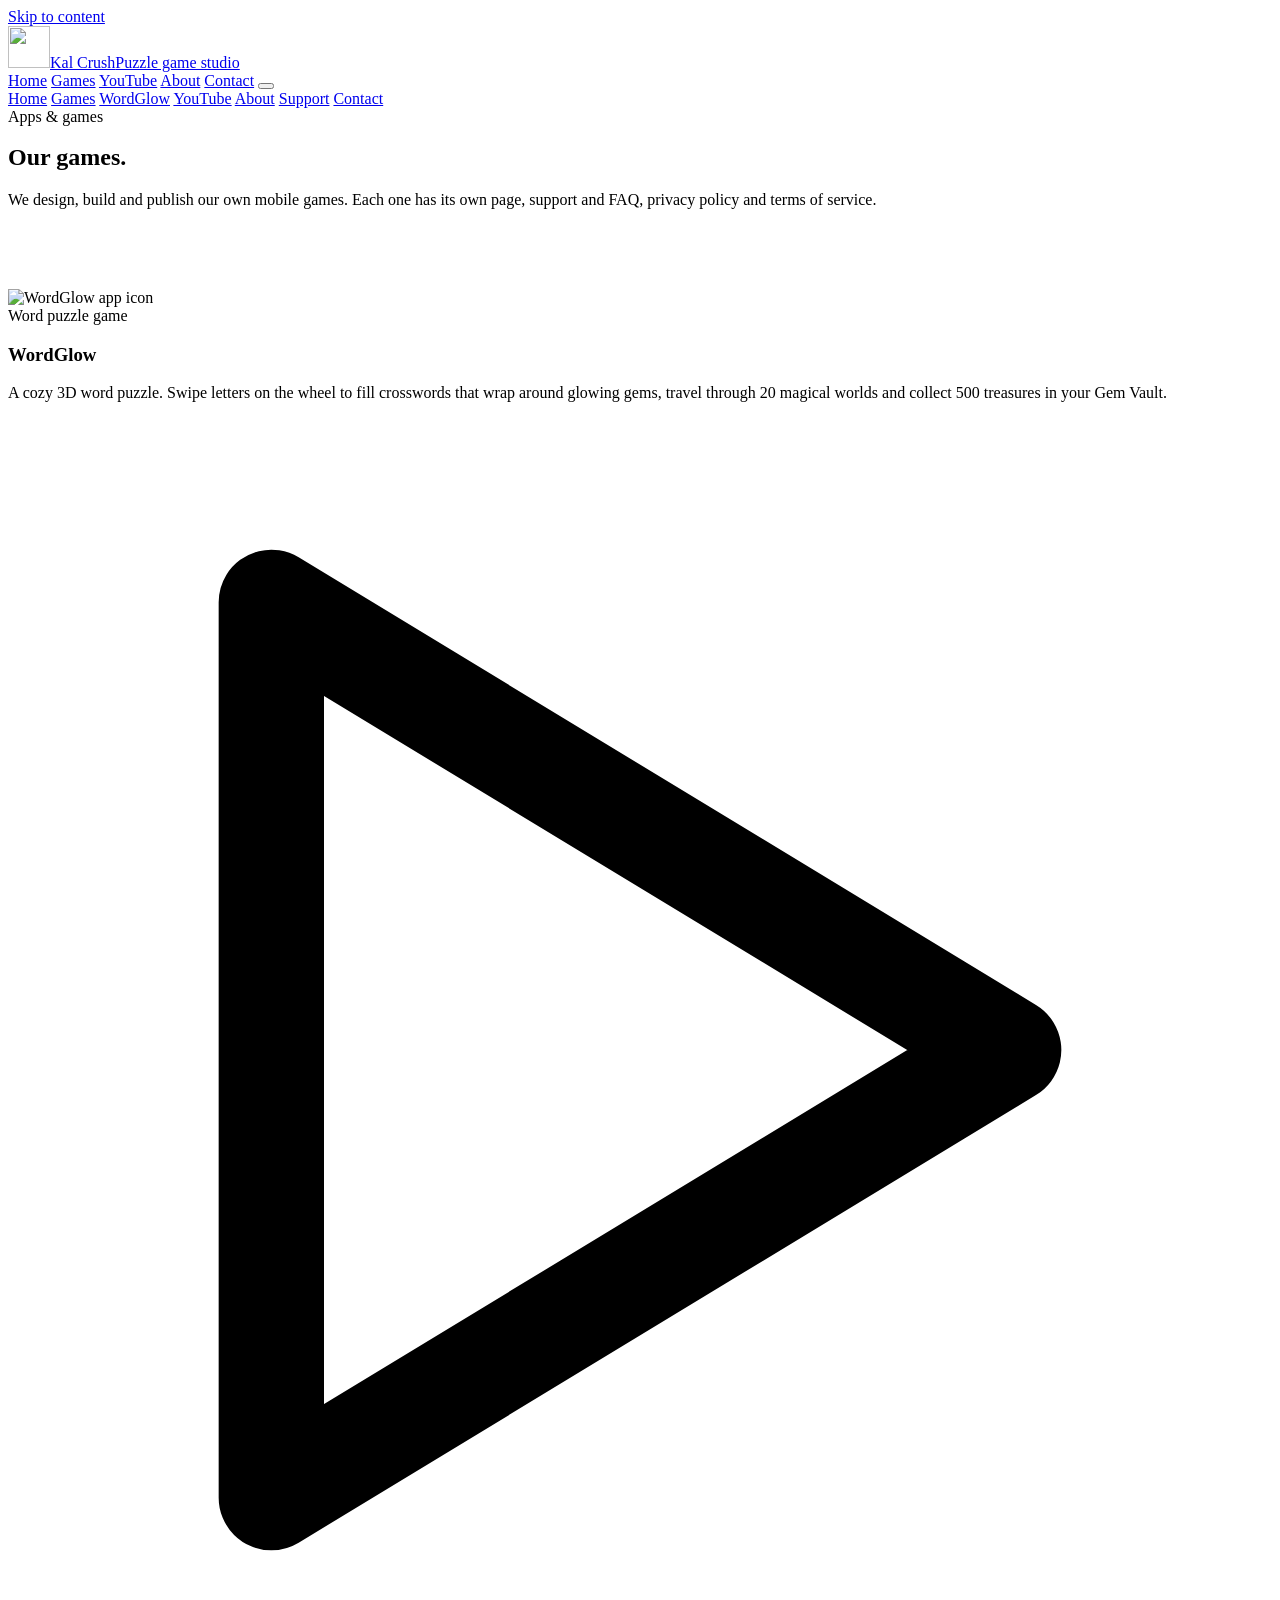
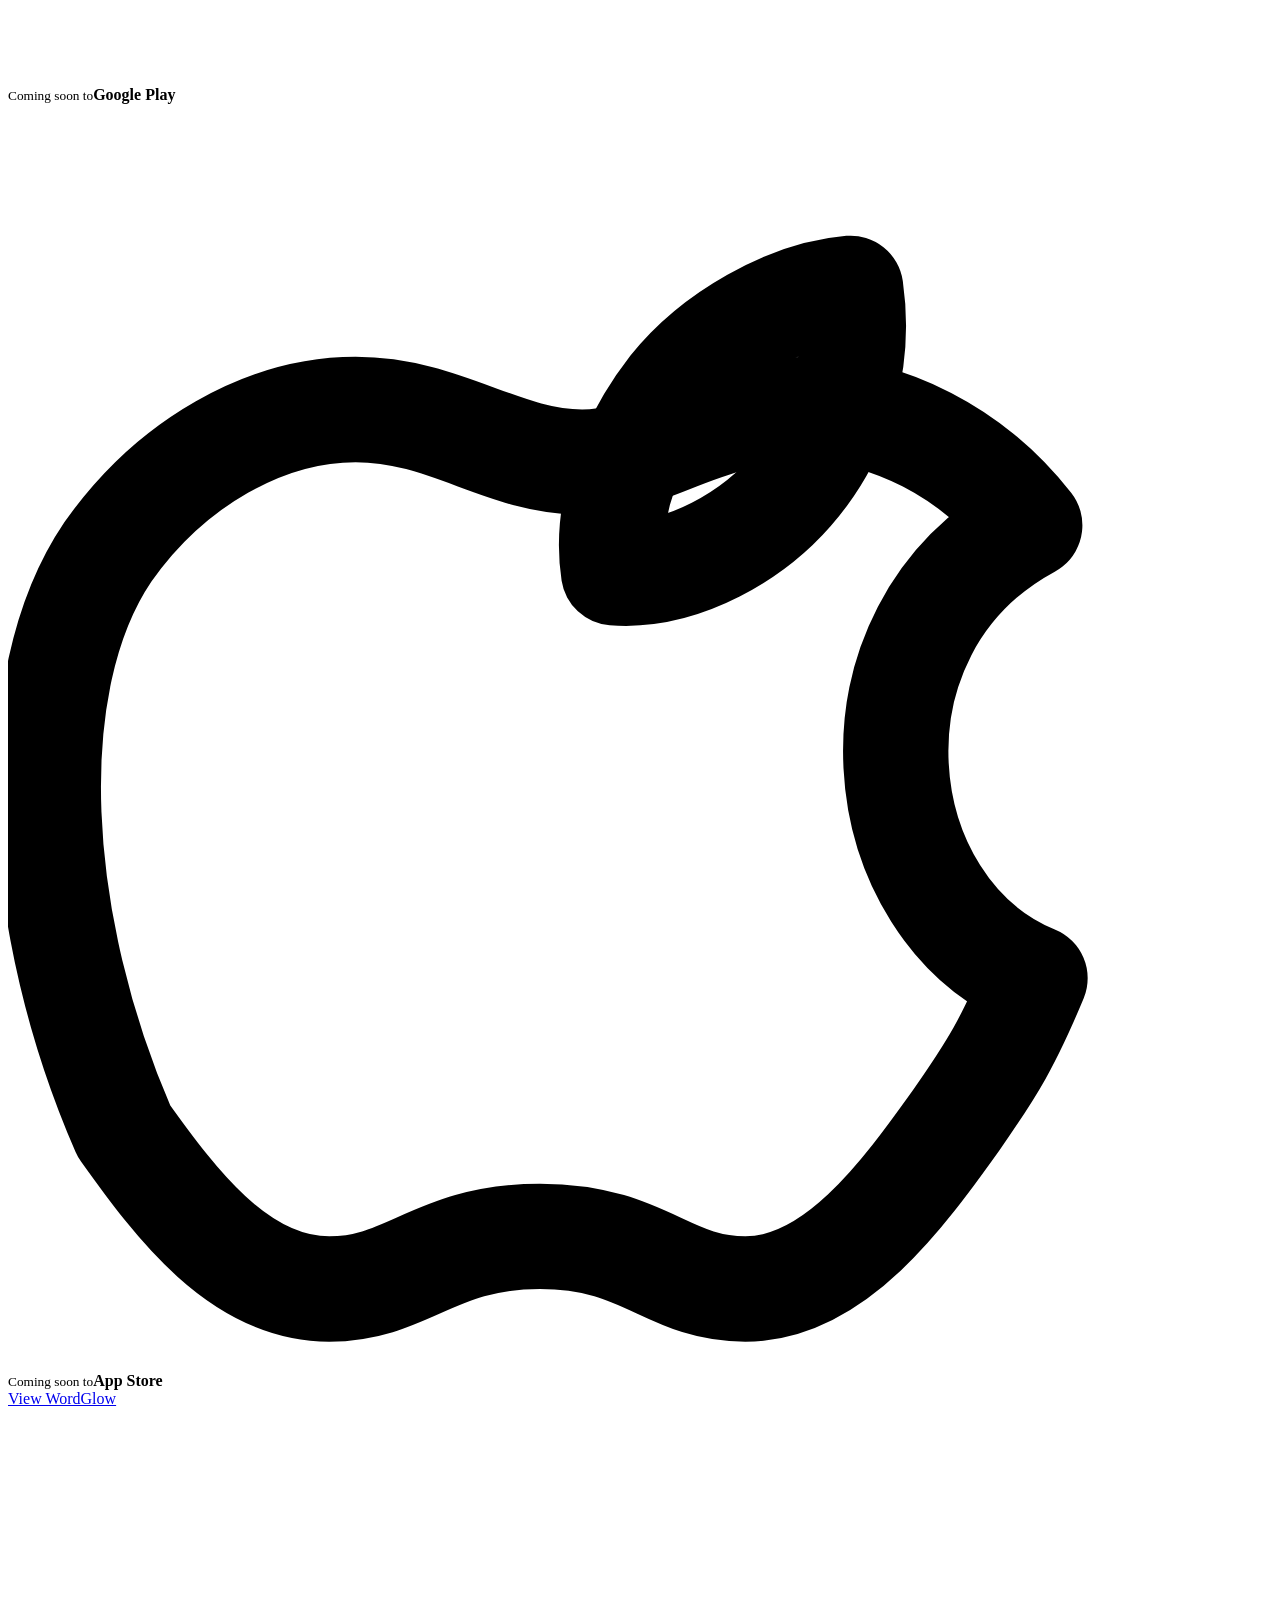
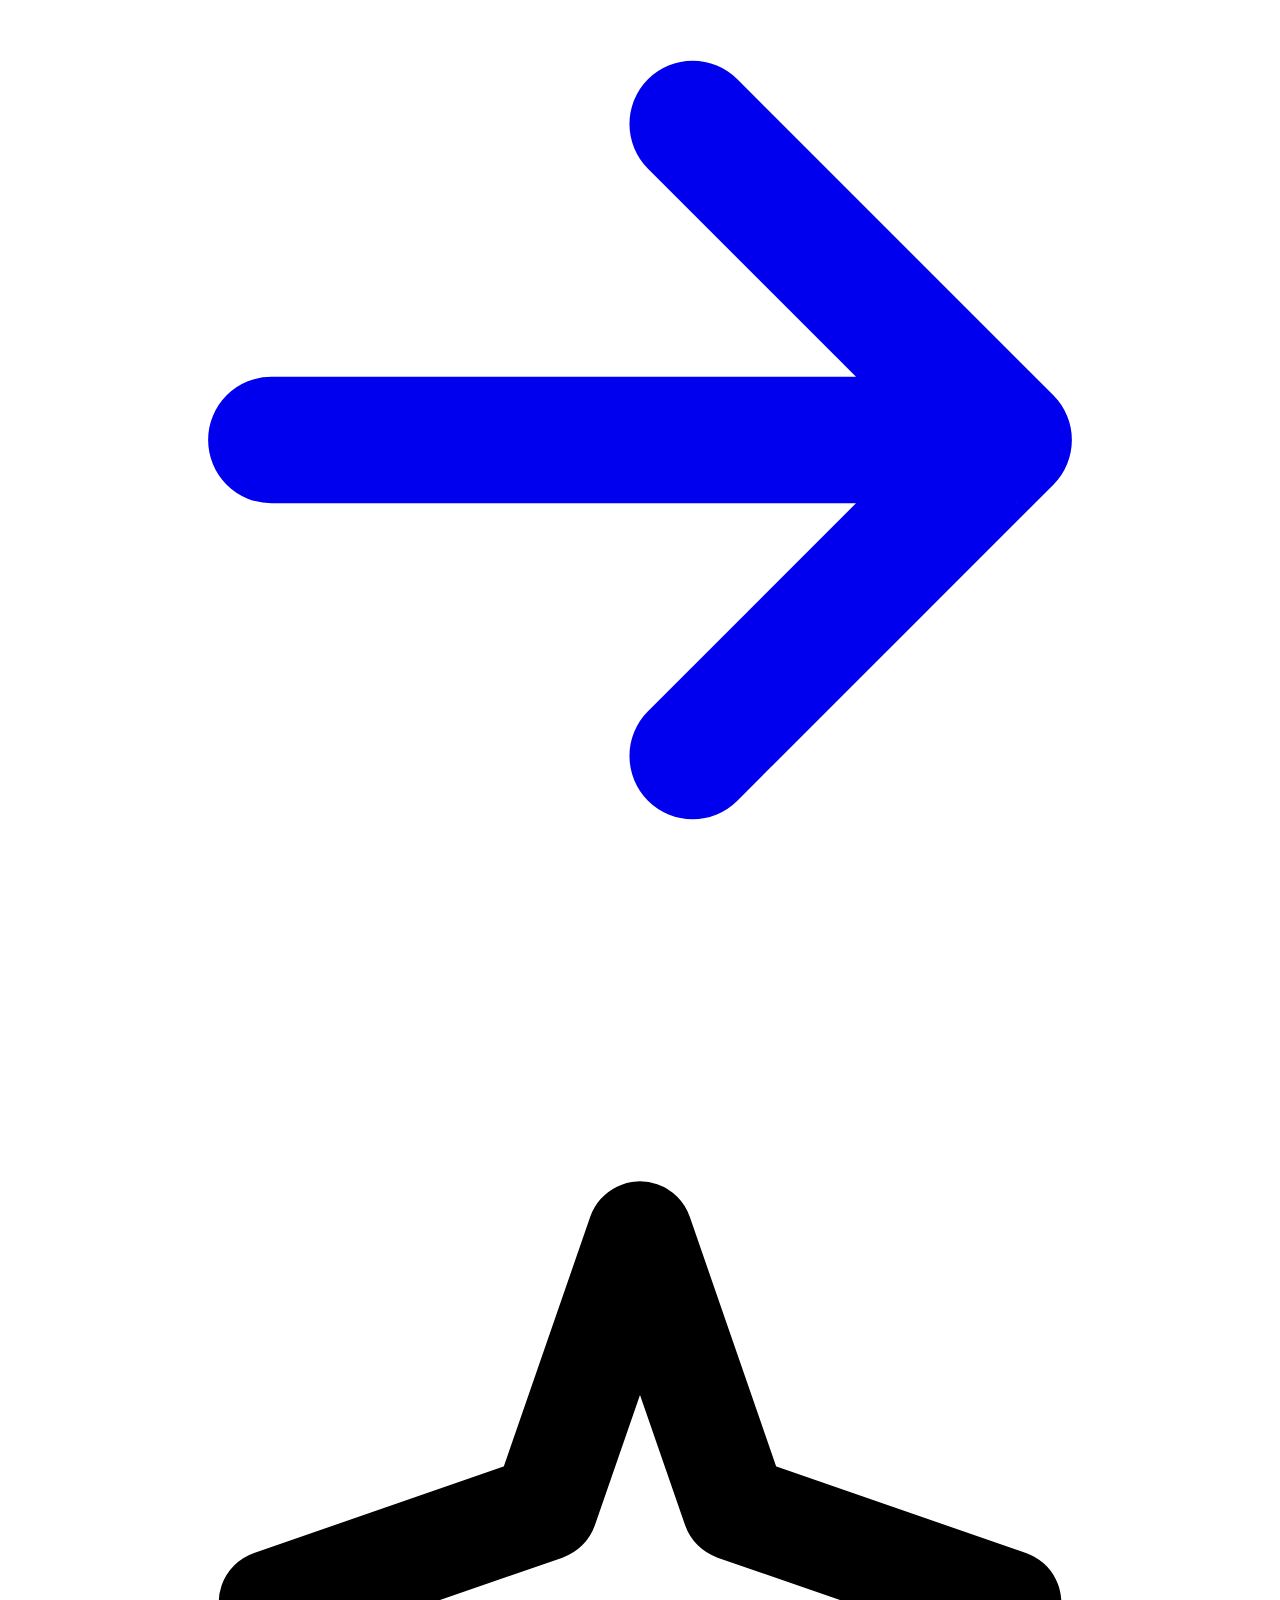
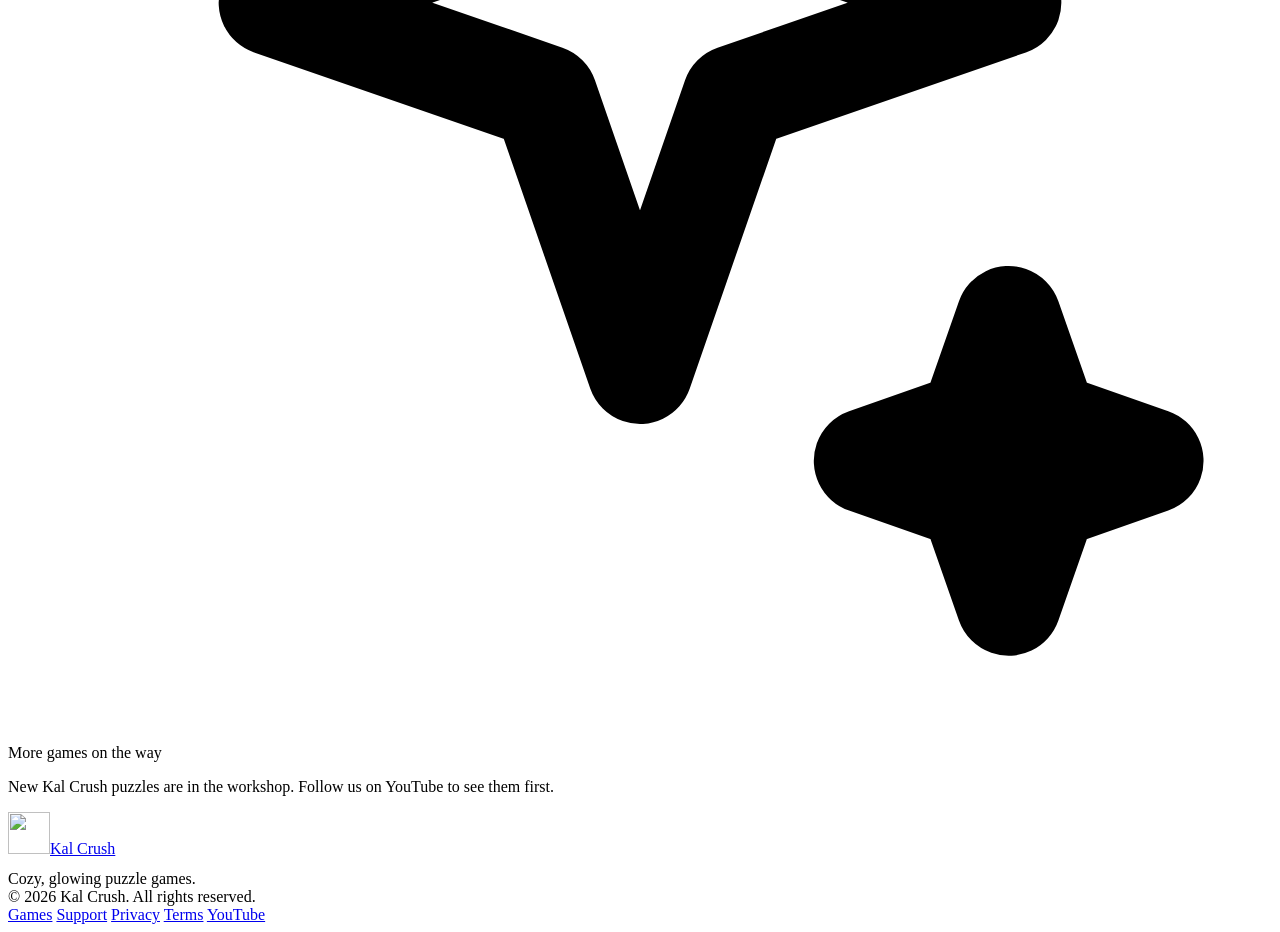
==== apps/index.html @ ea423d08 "Add apps page" ====
<!DOCTYPE html>
<html lang="en">
<head>
<meta charset="utf-8">
<meta name="viewport" content="width=device-width, initial-scale=1">
<title>Games | Kal Crush</title>
<meta name="description" content="All games made by Kal Crush, with links to support, privacy and terms.">
<meta property="og:title" content="Games | Kal Crush">
<meta property="og:description" content="All games made by Kal Crush, with links to support, privacy and terms.">
<meta property="og:type" content="website">
<meta property="og:image" content="https://kalcrush.online/assets/img/og-kalcrush.jpg">
<meta property="og:site_name" content="Kal Crush">
<meta name="theme-color" content="#9B5CD6">
<link rel="icon" type="image/png" href="../assets/img/favicon.png">
<link rel="apple-touch-icon" href="../assets/img/apple-touch-icon.png">
<link rel="preconnect" href="https://fonts.googleapis.com">
<link rel="preconnect" href="https://fonts.gstatic.com" crossorigin>
<link href="https://fonts.googleapis.com/css2?family=Inter:wght@400;500;600;700&family=Plus+Jakarta+Sans:wght@600;700;800&display=swap" rel="stylesheet">
<link rel="stylesheet" href="../assets/style.css">
<script>document.documentElement.classList.add("js")</script>
</head>
<body>
<a class="skip" href="#main">Skip to content</a>
<header class="site-header">
  <div class="wrap">
    <a class="brand" href="../index.html" aria-label="Kal Crush home">
      <img src="../assets/img/logo-96.png" alt="" width="42" height="42"><span class="brand-name">Kal Crush<span class="brand-sub">Puzzle game studio</span></span>
    </a>
    <nav class="nav" aria-label="Main">
      <a href="../index.html">Home</a>
      <a href="../apps/index.html" aria-current="page">Games</a>
      <a href="../index.html#youtube">YouTube</a>
      <a href="../index.html#about">About</a>
      <a class="btn btn-dark" href="../index.html#contact">Contact</a>
      <button class="menu-btn" type="button" aria-label="Open menu" aria-expanded="false" aria-controls="mobile-menu"><span></span><span></span></button>
    </nav>
  </div>
  <div class="mobile-menu glass" id="mobile-menu">
    <a href="../index.html">Home</a>
    <a href="../apps/index.html">Games</a>
    <a href="../apps/wordglow/index.html">WordGlow</a>
    <a href="../index.html#youtube">YouTube</a>
    <a href="../index.html#about">About</a>
    <a href="../apps/wordglow/support/index.html">Support</a>
    <a href="../index.html#contact">Contact</a>
  </div>
</header>
<main id="main">

<section class="hero" style="padding-bottom:40px">
  <div class="wrap" style="grid-template-columns:1.2fr 1fr">
    <div><div class="eyebrow">Apps &amp; games</div>
      <h1 style="margin-top:18px">Our games.</h1></div>
    <p class="lead">We design, build and publish our own mobile games. Each one has its own page,
    support and FAQ, privacy policy and terms of service.</p>
  </div>
</section>
<section style="padding-top:24px">
  <div class="wrap">
    <div class="grid" style="grid-template-columns:repeat(auto-fit,minmax(320px,1fr))">
      <article class="game-card" data-tilt="5">
  <div class="game-top">
    <img src="../assets/img/wordglow-icon.jpg" alt="WordGlow app icon" width="96" height="96">
    <div><div class="eyebrow">Word puzzle game</div><h3>WordGlow</h3></div>
  </div>
  <p>A cozy 3D word puzzle. Swipe letters on the wheel to fill crosswords that wrap around glowing gems,
  travel through 20 magical worlds and collect 500 treasures in your Gem Vault.</p>
  <div class="stores"><span class="store-btn"><svg viewBox="0 0 24 24" fill="none" stroke="currentColor" stroke-width="2" stroke-linejoin="round"><path d="M5 3.5v17l14-8.5z"/></svg><span><small>Coming soon to</small><b>Google Play</b></span></span><span class="store-btn"><svg viewBox="0 0 24 24" fill="none" stroke="currentColor" stroke-width="2" stroke-linecap="round" stroke-linejoin="round"><path d="M16 3.5c-1.2.1-2.6.9-3.4 1.9-.7.9-1.3 2.2-1.1 3.5 1.3.1 2.7-.7 3.5-1.7.8-1 1.2-2.3 1-3.7z"/><path d="M19.5 16.6c-.5 1.2-.8 1.7-1.5 2.7-1 1.4-2.3 3.2-4 3.2-1.5 0-1.9-1-3.9-1s-2.5 1-4 1c-1.7 0-2.9-1.6-3.9-3C.5 15.6.2 11 1.9 8.5 3.1 6.8 4.9 5.8 6.6 5.8c1.7 0 2.8 1 4.3 1 1.4 0 2.2-1 4.3-1 1.5 0 3.1.8 4.2 2.2-3.7 2-3.1 7.3.1 8.6z"/></svg><span><small>Coming soon to</small><b>App Store</b></span></span></div>
  <a class="more-link" href="../apps/wordglow/index.html">View WordGlow <svg viewBox="0 0 24 24" fill="none" stroke="currentColor" stroke-width="2.4" stroke-linecap="round" stroke-linejoin="round"><path d="M5 12h14M13 6l6 6-6 6"/></svg></a>
</article>
      <article class="game-card soon-card">
  <div class="icon-chip" style="margin:0 auto"><svg viewBox="0 0 24 24" fill="none" stroke="currentColor" stroke-width="2" stroke-linejoin="round"><path d="M12 3l1.8 5.2L19 10l-5.2 1.8L12 17l-1.8-5.2L5 10l5.2-1.8z"/><path d="M19 16l.7 2 2 .7-2 .7-.7 2-.7-2-2-.7 2-.7z"/></svg></div>
  <div class="display">More games on the way</div>
  <p>New Kal Crush puzzles are in the workshop. Follow us on YouTube to see them first.</p>
</article>
    </div>
  </div>
</section>

</main>
<footer class="site-footer">
  <div class="wrap">
    <div>
      <a class="brand" href="../index.html"><img src="../assets/img/logo-96.png" alt="" width="42" height="42"><span class="brand-name">Kal Crush</span></a>
      <p style="margin:12px 0 0">Cozy, glowing puzzle games.<br>&copy; 2026 Kal Crush. All rights reserved.</p>
    </div>
    <nav aria-label="Footer">
      <a href="../apps/index.html">Games</a>
      <a href="../apps/wordglow/support/index.html">Support</a>
      <a href="../privacy/index.html">Privacy</a>
      <a href="../terms/index.html">Terms</a>
      <a href="https://www.youtube.com/@KalCrush">YouTube</a>
    </nav>
  </div>
</footer>
<script src="../assets/site.js"></script>

</body>
</html>
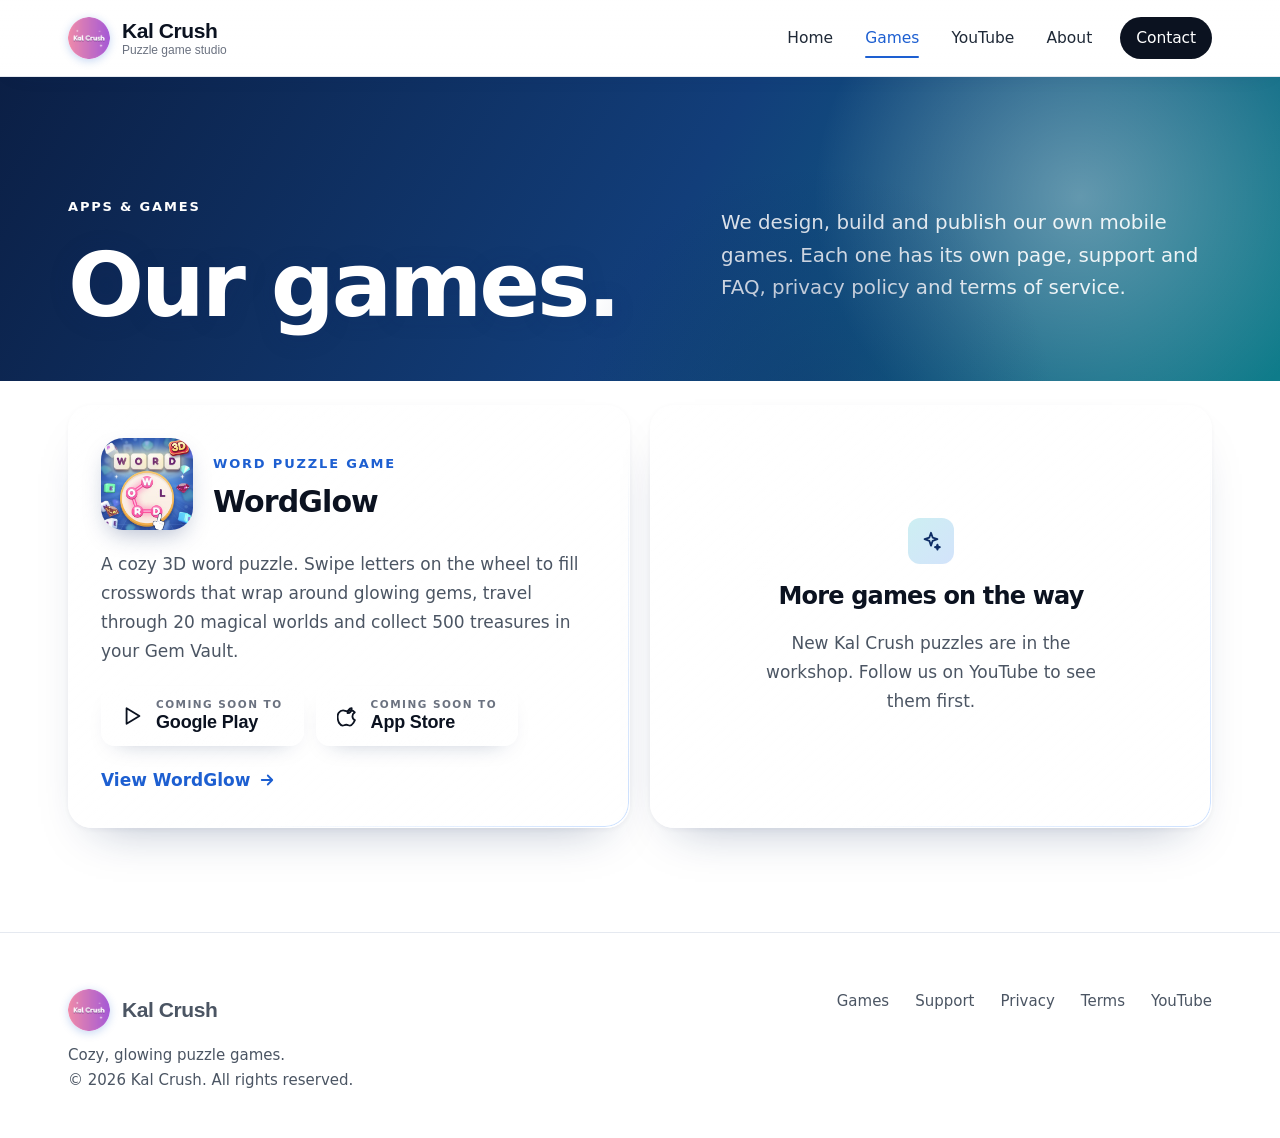
==== commit 1efb5546: "New navy + teal colour theme" ====
--- a/apps/index.html
+++ b/apps/index.html
@@ -10,7 +10,7 @@
 <meta property="og:type" content="website">
 <meta property="og:image" content="https://kalcrush.online/assets/img/og-kalcrush.jpg">
 <meta property="og:site_name" content="Kal Crush">
-<meta name="theme-color" content="#9B5CD6">
+<meta name="theme-color" content="#0F2E66">
 <link rel="icon" type="image/png" href="../assets/img/favicon.png">
 <link rel="apple-touch-icon" href="../assets/img/apple-touch-icon.png">
 <link rel="preconnect" href="https://fonts.googleapis.com">
--- a/assets/style.css
+++ b/assets/style.css
@@ -0,0 +1,374 @@
+:root{
+  --ink:#0B1220; --text:#1F2937; --soft:#4B5563; --muted:#6B7280; --line:#E5E9F0; --line2:#D5DBE5;
+  --bg:#FFFFFF; --tint:#F4F7FB; --accent:#1D5FD1; --accent-2:#14B8A6; --accent-soft:#E7F0FD;
+  --grad:linear-gradient(110deg,#14B8A6 0%,#2B7BE0 50%,#1E3F9E 100%);
+  --radius:20px; --max:1200px;
+}
+*{box-sizing:border-box}
+html{scroll-behavior:smooth}
+body{margin:0;background:var(--bg);color:var(--text);font:17px/1.7 "Inter",system-ui,-apple-system,"Segoe UI",sans-serif;-webkit-font-smoothing:antialiased;text-rendering:optimizeLegibility}
+img{max-width:100%;display:block}
+a{color:var(--accent)}
+h1,h2,h3,.display{font-family:"Plus Jakarta Sans","Inter",system-ui,sans-serif;color:var(--ink);line-height:1.05;margin:0;letter-spacing:-.035em}
+h1{font-size:clamp(46px,7vw,92px);font-weight:800}
+h2{font-size:clamp(34px,4.4vw,56px);font-weight:800}
+h3{font-size:21px;font-weight:700;letter-spacing:-.015em;line-height:1.25}
+p{margin:0 0 1em}
+code{font-size:.9em;background:var(--tint);padding:2px 6px;border-radius:6px}
+.wrap{max-width:var(--max);margin:0 auto;padding:0 28px}
+.accent{color:var(--accent)}
+.grad-text{background:var(--grad);-webkit-background-clip:text;background-clip:text;color:transparent}
+.eyebrow{display:inline-flex;align-items:center;gap:10px;font-weight:700;font-size:13px;letter-spacing:.14em;text-transform:uppercase;color:var(--accent)}
+.lead{font-size:clamp(18px,1.55vw,21px);line-height:1.65;color:var(--soft);max-width:620px}
+
+/* header */
+.site-header{position:sticky;top:0;z-index:20;background:rgba(255,255,255,.88);backdrop-filter:saturate(1.5) blur(16px);-webkit-backdrop-filter:saturate(1.5) blur(16px);border-bottom:1px solid var(--line)}
+.site-header .wrap{display:flex;align-items:center;justify-content:space-between;height:76px;gap:16px}
+.brand{display:flex;align-items:center;gap:12px;text-decoration:none;color:var(--ink)}
+.brand img{width:42px;height:42px;border-radius:50%;box-shadow:0 2px 8px rgba(29,95,209,.25)}
+.brand-name{font-family:"Plus Jakarta Sans",sans-serif;font-weight:800;font-size:21px;letter-spacing:-.02em;line-height:1}
+.brand-sub{display:block;font-family:"Inter",sans-serif;font-weight:500;font-size:12px;color:var(--muted);letter-spacing:0;margin-top:3px}
+.nav{display:flex;align-items:center;gap:4px}
+.nav a{color:var(--text);text-decoration:none;font-weight:500;font-size:15.5px;padding:8px 16px;border-radius:999px;transition:color .15s,background .15s}
+.nav a:hover{color:var(--ink);background:var(--tint)}
+.nav a[aria-current=page]{color:var(--accent)}
+.nav .btn{margin-left:10px}
+@media (max-width:760px){.nav a:not(.btn){display:none}.brand-sub{display:none}}
+
+/* buttons */
+.btn{display:inline-flex;align-items:center;gap:10px;border-radius:999px;padding:15px 28px;font-weight:600;font-size:16px;text-decoration:none;border:0;cursor:pointer;transition:transform .15s ease,background .15s ease,box-shadow .15s ease;letter-spacing:-.005em}
+.btn:hover{transform:translateY(-1px)}
+.btn-dark,.nav a.btn-dark{background:var(--ink);color:#fff}
+.btn-dark:hover,.nav a.btn-dark:hover{background:#1E293B;color:#fff}
+.btn-accent{background:var(--accent);color:#fff;box-shadow:0 8px 24px rgba(29,95,209,.28)}
+.btn-accent:hover{background:#174FB3}
+.btn-ghost{background:#fff;color:var(--ink);border:1px solid var(--line2)}
+.btn-ghost:hover{border-color:var(--ink)}
+.btn svg{width:18px;height:18px}
+.store-btn{display:inline-flex;align-items:center;gap:12px;border-radius:14px;padding:11px 20px;text-decoration:none;border:1px solid var(--line2);color:var(--ink);background:#fff;min-width:196px}
+.store-btn.live{background:var(--ink);color:#fff;border-color:var(--ink)}
+.store-btn small{display:block;font-size:10.5px;letter-spacing:.14em;text-transform:uppercase;font-weight:600;color:var(--muted);line-height:1.3}
+.store-btn.live small{color:#B4BFCE}
+.store-btn b{display:block;font-family:"Plus Jakarta Sans",sans-serif;font-weight:700;font-size:18px;line-height:1.25;letter-spacing:-.01em}
+.store-btn svg{width:22px;height:22px;flex:none}
+
+/* hero */
+.hero{position:relative;overflow:hidden;padding:104px 0 96px;border-bottom:1px solid var(--line)}
+.hero::before{content:"";position:absolute;right:-180px;top:-260px;width:760px;height:760px;background:radial-gradient(closest-side,rgba(20,184,166,.18),transparent 70%);pointer-events:none}
+.hero::after{content:"";position:absolute;right:120px;bottom:-380px;width:700px;height:700px;background:radial-gradient(closest-side,rgba(29,95,209,.14),transparent 70%);pointer-events:none}
+.hero .wrap{position:relative;display:grid;grid-template-columns:1.2fr .95fr;gap:64px;align-items:center}
+.hero .lead{margin:26px 0 36px}
+.hero-actions{display:flex;flex-wrap:wrap;gap:12px}
+.hero-meta{display:flex;gap:36px;margin-top:48px;padding-top:28px;border-top:1px solid var(--line)}
+.hero-meta b{display:block;font-family:"Plus Jakarta Sans",sans-serif;font-size:28px;font-weight:800;color:var(--ink);letter-spacing:-.03em;line-height:1.1}
+.hero-meta span{font-size:14px;color:var(--muted)}
+@media (max-width:960px){.hero .wrap{grid-template-columns:1fr}.hero{padding:72px 0}}
+.phone-stack{position:relative;height:540px}
+.phone{position:absolute;width:236px;border-radius:34px;overflow:hidden;background:#111;padding:7px;box-shadow:0 40px 80px -20px rgba(8,15,35,.35),0 0 0 1px rgba(0,0,0,.06)}
+.phone img{width:100%;border-radius:28px}
+.phone.p1{left:0;top:58px;transform:rotate(-6deg)}
+.phone.p2{left:27%;top:0;z-index:2}
+.phone.p3{left:54%;top:70px;transform:rotate(6deg)}
+@media (max-width:960px){.phone-stack{height:460px}.phone{width:196px}}
+@media (max-width:540px){.phone.p1,.phone.p3{display:none}.phone.p2{left:50%;transform:translateX(-50%)}.hero-meta{gap:22px}}
+
+/* sections */
+section{padding:104px 0}
+.section-tint{background:var(--tint);border-top:1px solid var(--line);border-bottom:1px solid var(--line)}
+.section-head{display:flex;justify-content:space-between;align-items:end;gap:28px;margin-bottom:48px;flex-wrap:wrap}
+.section-head .lead{margin:16px 0 0}
+
+/* cards */
+.grid{display:grid;gap:20px}
+.grid-3{grid-template-columns:repeat(3,1fr)}
+.grid-4{grid-template-columns:repeat(4,1fr)}
+@media (max-width:980px){.grid-3,.grid-4{grid-template-columns:repeat(2,1fr)}}
+@media (max-width:640px){.grid-3,.grid-4{grid-template-columns:1fr}}
+.card{background:#fff;border:1px solid var(--line);border-radius:var(--radius);padding:30px}
+.card h3{margin:20px 0 8px}
+.card p{color:var(--soft);margin:0;font-size:16px}
+.icon-chip{width:46px;height:46px;border-radius:12px;display:grid;place-items:center;background:var(--accent-soft);color:var(--accent)}
+.icon-chip svg{width:22px;height:22px}
+
+.game-card{background:#fff;border:1px solid var(--line);border-radius:24px;padding:32px;display:flex;flex-direction:column;gap:20px;transition:border-color .2s,box-shadow .2s}
+.game-card:hover{border-color:var(--line2);box-shadow:0 24px 48px -24px rgba(8,15,35,.22)}
+.game-top{display:flex;gap:20px;align-items:center}
+.game-top img{width:92px;height:92px;border-radius:22px;box-shadow:0 10px 24px -8px rgba(15,40,100,.35)}
+.game-top h3{margin:6px 0 0;font-size:30px;letter-spacing:-.03em}
+.game-card p{color:var(--soft);margin:0}
+.stores{display:flex;flex-wrap:wrap;gap:12px}
+.more-link{font-weight:600;text-decoration:none;display:inline-flex;gap:8px;align-items:center;color:var(--accent)}
+.more-link:hover{gap:12px}
+.more-link svg,.link-cards h3 svg{width:18px;height:18px;flex:none;transition:transform .15s}
+.game-card .more-link{margin-top:auto}
+.soon-card{border-style:dashed;border-color:var(--line2);background:transparent;align-items:center;justify-content:center;text-align:center;min-height:320px}
+.soon-card .display{font-size:24px;font-weight:700;color:var(--ink)}
+.soon-card p{max-width:340px}
+
+/* game page */
+.game-hero{padding:72px 0 64px;border-bottom:1px solid var(--line);background:linear-gradient(180deg,#F2F6FC 0%,#fff 100%)}
+.game-hero .wrap{display:grid;grid-template-columns:auto 1fr;gap:40px;align-items:center}
+.game-hero img.app-icon{width:176px;height:176px;border-radius:40px;box-shadow:0 28px 50px -18px rgba(15,40,100,.45)}
+.game-hero h1{font-size:clamp(46px,6vw,76px)}
+.game-hero .lead{margin:12px 0 28px}
+@media (max-width:720px){.game-hero .wrap{grid-template-columns:1fr}.game-hero img.app-icon{width:120px;height:120px;border-radius:28px}}
+.crumbs{font-size:14px;color:var(--muted);margin-bottom:18px}
+.crumbs a{color:var(--muted);text-decoration:none}
+.crumbs a:hover{color:var(--ink)}
+.shots{display:flex;gap:20px;overflow-x:auto;padding:4px 4px 28px;scroll-snap-type:x mandatory;scrollbar-width:thin}
+.shots img{width:236px;flex:none;border-radius:24px;scroll-snap-align:start;border:1px solid var(--line);box-shadow:0 20px 40px -24px rgba(8,15,35,.35)}
+.trailer{position:relative;display:block;border-radius:24px;overflow:hidden;box-shadow:0 40px 80px -30px rgba(8,15,35,.45)}
+.trailer .play{position:absolute;inset:0;display:grid;place-items:center;background:linear-gradient(0deg,rgba(5,10,25,.30),rgba(5,10,25,0))}
+.trailer .play span{width:78px;height:78px;border-radius:50%;background:rgba(255,255,255,.95);display:grid;place-items:center;box-shadow:0 10px 30px rgba(0,0,0,.25);transition:transform .2s}
+.trailer:hover .play span{transform:scale(1.06)}
+.trailer .play svg{width:30px;height:30px;margin-left:4px;color:var(--ink)}
+.two-col{display:grid;grid-template-columns:1fr 1.05fr;gap:64px;align-items:center}
+@media (max-width:960px){.two-col{grid-template-columns:1fr}}
+.link-cards a{text-decoration:none;color:inherit}
+.link-cards .card{height:100%;transition:border-color .2s,box-shadow .2s}
+.link-cards .card:hover{border-color:var(--line2);box-shadow:0 20px 40px -26px rgba(8,15,35,.3)}
+.link-cards .card:hover h3 svg{transform:translateX(4px)}
+.link-cards h3{display:flex;align-items:center;justify-content:space-between}
+.facts{display:flex;flex-wrap:wrap;gap:10px;margin-top:22px}
+.fact{border:1px solid var(--line);border-radius:999px;padding:7px 14px;font-size:14px;font-weight:500;color:var(--soft);background:#fff}
+
+/* legal / support */
+.doc-hero{padding:72px 0 40px;border-bottom:1px solid var(--line);background:linear-gradient(180deg,#F4F7FB,#fff)}
+.doc-hero h1{font-size:clamp(38px,5vw,60px)}
+.doc-hero .lead{margin-top:16px}
+.doc{max-width:780px;margin:0 auto;padding:40px 28px 112px}
+.doc h2{font-size:24px;margin:44px 0 12px;letter-spacing:-.025em}
+.doc h3{font-size:19px;margin:24px 0 6px}
+.doc p,.doc li{color:#334155;font-size:16.5px}
+.doc ul{padding-left:22px}
+.doc li{margin:6px 0}
+.note{background:var(--tint);border:1px solid var(--line);border-radius:16px;padding:20px 24px;margin:8px 0 20px}
+.note b{color:var(--ink)}
+.contact-card{display:flex;gap:18px;align-items:center;flex-wrap:wrap;background:#fff;border:1px solid var(--line);border-radius:18px;padding:22px 26px;margin:12px 0 28px}
+.contact-card .mail{font-family:"Plus Jakarta Sans",sans-serif;font-size:20px;font-weight:700;color:var(--ink);text-decoration:none;word-break:break-all;letter-spacing:-.01em}
+.contact-card .mail:hover{color:var(--accent)}
+details{border:1px solid var(--line);border-radius:16px;padding:0 24px;margin:10px 0;background:#fff;transition:border-color .2s}
+details[open]{border-color:var(--line2)}
+summary{cursor:pointer;list-style:none;font-weight:600;color:var(--ink);padding:19px 0;display:flex;justify-content:space-between;gap:16px}
+summary::-webkit-details-marker{display:none}
+summary::after{content:"";width:12px;height:12px;flex:none;margin-top:6px;border-right:2px solid var(--muted);border-bottom:2px solid var(--muted);transform:rotate(45deg);transition:transform .2s}
+details[open] summary::after{transform:rotate(-135deg);margin-top:10px}
+details p{color:var(--soft)}
+
+/* CTA band + footer */
+.cta-band{position:relative;overflow:hidden;background:var(--ink);color:#fff;border-radius:28px;padding:64px;display:flex;justify-content:space-between;align-items:center;gap:28px;flex-wrap:wrap}
+.cta-band::before{content:"";position:absolute;right:-120px;top:-160px;width:520px;height:520px;background:radial-gradient(closest-side,rgba(43,123,224,.45),transparent 70%)}
+.cta-band>*{position:relative}
+.cta-band h2{color:#fff}
+.cta-band p{color:#B6C2D3;margin:12px 0 0;font-size:18px}
+.cta-band .mail{background:#fff;color:var(--ink);border-radius:999px;padding:15px 26px;font-weight:600;text-decoration:none}
+.cta-band .mail:hover{background:#E7F0FD}
+@media (max-width:640px){.cta-band{padding:40px 28px}}
+.site-footer{border-top:1px solid var(--line);padding:56px 0 44px;color:var(--soft);font-size:15px}
+.site-footer .wrap{display:flex;justify-content:space-between;gap:28px;flex-wrap:wrap;align-items:flex-start}
+.site-footer nav{display:flex;gap:26px;flex-wrap:wrap}
+.site-footer a{color:var(--soft);text-decoration:none;font-weight:500}
+.site-footer a:hover{color:var(--ink)}
+.skip{position:absolute;left:-999px}
+.skip:focus{left:16px;top:12px;background:#fff;padding:8px 14px;border-radius:8px;z-index:50}
+/* C — Bold gradient hero */
+.hero{background:linear-gradient(120deg,#0B1F45 0%,#123E7A 52%,#0E7C8A 100%);border:0;color:#fff}
+.hero::before{background:radial-gradient(closest-side,rgba(255,255,255,.35),transparent 70%)}
+.hero::after{background:radial-gradient(closest-side,rgba(15,40,100,.35),transparent 70%)}
+.hero h1{color:#fff}.hero .accent{color:#FFE7A6}
+.hero .eyebrow{color:#fff;opacity:.85}
+.hero .lead{color:rgba(255,255,255,.9)}
+.hero .btn-accent{background:#fff;color:#0F2E66;box-shadow:0 12px 30px rgba(8,25,60,.3)}
+.hero .btn-ghost{background:rgba(255,255,255,.14);color:#fff;border-color:rgba(255,255,255,.4)}
+.hero-meta{border-color:rgba(255,255,255,.3)}.hero-meta b{color:#fff}.hero-meta span{color:rgba(255,255,255,.8)}
+.site-header{background:rgba(255,255,255,.92)}
+:root{--accent:#1D5FD1;--radius:24px}
+.card,.game-card{border:0;box-shadow:0 2px 0 rgba(0,0,0,.02),0 18px 40px -22px rgba(15,35,80,.28)}
+.section-tint{background:#EEF4FC;border:0}
+.icon-chip{background:linear-gradient(135deg,#CDEFF2,#D3E3FB);color:#0F2E66}
+.cta-band{background:linear-gradient(120deg,#0B1F45,#123E7A 55%,#0E7C8A)}
+.cta-band .eyebrow{color:#fff!important;opacity:.85}.cta-band p{color:rgba(255,255,255,.9)}
+.cta-band::before{display:none}
+.hero .btn-ghost{background:rgba(8,22,55,.22);color:#fff;border:1px solid rgba(255,255,255,.75);font-weight:600}
+.hero .btn-ghost:hover{background:rgba(8,22,55,.34);border-color:#fff}
+.hero .btn-ghost svg{color:#fff}
+.hero h1{text-shadow:0 2px 24px rgba(15,40,100,.18)}
+.phone{box-shadow:0 40px 80px -20px rgba(8,25,60,.55),0 0 0 1px rgba(255,255,255,.25)}
+.game-hero{background:linear-gradient(180deg,#EAF5F8 0%,#EAF1FC 55%,#fff 100%)}
+.doc-hero{background:linear-gradient(180deg,#EAF5F8 0%,#fff 100%)}
+.nav a[aria-current=page]{color:var(--accent);background:#EAF1FC}
+
+/* ---------------- motion ---------------- */
+:root{--ease:cubic-bezier(.2,.7,.2,1)}
+.js main,.js .site-footer{opacity:0;transform:translateY(14px)}
+.js.ready main,.js.ready .site-footer{opacity:1;transform:none;transition:opacity .7s ease,transform .9s var(--ease)}
+.js.leaving main,.js.leaving .site-footer{opacity:0;transform:translateY(-10px);transition:opacity .3s ease,transform .32s ease}
+
+/* hero entrance, staggered */
+.js .hero .wrap>div:first-child>*,.js .game-hero .wrap>*,.js .game-hero .wrap>div>*,.js .doc-hero .wrap>*{opacity:0;transform:translateY(22px)}
+.js.ready .hero .wrap>div:first-child>*,.js.ready .game-hero .wrap>*,.js.ready .game-hero .wrap>div>*,.js.ready .doc-hero .wrap>*{opacity:1;transform:none;transition:opacity .9s ease,transform 1.1s var(--ease)}
+.js.ready .hero .wrap>div:first-child>*:nth-child(2),.js.ready .game-hero .wrap>div>*:nth-child(2),.js.ready .doc-hero .wrap>*:nth-child(2){transition-delay:.12s}
+.js.ready .hero .wrap>div:first-child>*:nth-child(3),.js.ready .game-hero .wrap>div>*:nth-child(3),.js.ready .doc-hero .wrap>*:nth-child(3){transition-delay:.24s}
+.js.ready .hero .wrap>div:first-child>*:nth-child(4),.js.ready .game-hero .wrap>div>*:nth-child(4),.js.ready .doc-hero .wrap>*:nth-child(4){transition-delay:.36s}
+.js.ready .hero .wrap>div:first-child>*:nth-child(5),.js.ready .game-hero .wrap>div>*:nth-child(5){transition-delay:.48s}
+.js.ready .game-hero .wrap>div>*:nth-child(6){transition-delay:.6s}
+.js .phone-stack .phone{opacity:0;translate:0 60px}
+.js.ready .phone-stack .phone{opacity:1;translate:0 0;transition:opacity 1s ease,translate 1.3s var(--ease)}
+.js.ready .phone-stack .p2{transition-delay:.25s}
+.js.ready .phone-stack .p1{transition-delay:.45s}
+.js.ready .phone-stack .p3{transition-delay:.6s}
+@keyframes kc-float{0%,100%{translate:0 0}50%{translate:0 -12px}}
+.js.ready .phone-stack .phone{animation:kc-float 6s ease-in-out 1.9s infinite}
+.js.ready .phone-stack .p1{animation-delay:2.4s;animation-duration:7s}
+.js.ready .phone-stack .p3{animation-delay:2.9s;animation-duration:6.5s}
+
+/* scroll reveal */
+.js .reveal{opacity:0;transform:translateY(32px);transition:opacity .9s ease var(--d,0ms),transform 1.1s var(--ease) var(--d,0ms)}
+.js .reveal.reveal-side{transform:translateX(48px)}
+.js .reveal.in{opacity:1;transform:none}
+
+/* gentle hover polish */
+.game-card,.card,.trailer,.store-btn{transition:transform .35s var(--ease),box-shadow .35s var(--ease),border-color .25s}
+.game-card:hover,.link-cards .card:hover{transform:translateY(-4px)}
+.trailer:hover{transform:translateY(-3px)}
+.shots img{transition:transform .4s var(--ease)}
+.shots img:hover{transform:translateY(-6px)}
+
+@media (prefers-reduced-motion: reduce){
+  *,*::before,*::after{animation:none!important;transition:none!important}
+  .js main,.js .site-footer,.js .reveal,.js .hero .wrap>div:first-child>*,.js .game-hero .wrap>*,.js .game-hero .wrap>div>*,.js .doc-hero .wrap>*,.js .phone-stack .phone{opacity:1!important;transform:none!important;translate:none!important}
+}
+
+/* ---------------- 3D gems canvas ---------------- */
+[data-gems]{position:relative;isolation:isolate}
+canvas.gems3d{position:absolute;inset:0;width:100%;height:100%;z-index:0;pointer-events:none;opacity:0;transition:opacity 1.6s ease .6s}
+canvas.gems3d.on{opacity:1}
+[data-gems]>.wrap{position:relative;z-index:2}
+
+/* ---------------- liquid glass ---------------- */
+.card,.game-card,.glass,.contact-card,details{
+  position:relative;
+  background:linear-gradient(140deg,rgba(255,255,255,.78),rgba(255,255,255,.46));
+  -webkit-backdrop-filter:blur(22px) saturate(180%);backdrop-filter:blur(22px) saturate(180%);
+  border:1px solid rgba(255,255,255,.7);
+  box-shadow:inset 0 1px 0 rgba(255,255,255,.95),inset 0 -1px 0 rgba(255,255,255,.3),0 24px 48px -28px rgba(15,40,90,.35),0 2px 6px rgba(15,40,90,.05);
+}
+.card::before,.game-card::before,.glass::before{
+  content:"";position:absolute;inset:0;border-radius:inherit;pointer-events:none;z-index:0;
+  background:radial-gradient(420px circle at var(--mx,20%) var(--my,0%),rgba(255,255,255,.75),rgba(255,255,255,0) 45%);
+  opacity:.55;transition:opacity .4s ease;mix-blend-mode:soft-light}
+.card::after,.game-card::after,.glass::after{
+  content:"";position:absolute;inset:0;border-radius:inherit;padding:1px;pointer-events:none;z-index:0;
+  background:linear-gradient(135deg,rgba(255,255,255,.95),rgba(255,255,255,.08) 38%,rgba(255,255,255,.08) 62%,rgba(180,210,255,.7));
+  -webkit-mask:linear-gradient(#000 0 0) content-box,linear-gradient(#000 0 0);-webkit-mask-composite:xor;mask-composite:exclude}
+.card>*,.game-card>*,.glass>*{position:relative;z-index:1}
+.card:hover::before,.game-card:hover::before,.glass:hover::before{opacity:1}
+
+/* glass on the gradient hero (white-tinted, see-through) */
+.hero .glass,.hero-meta{
+  background:linear-gradient(140deg,rgba(255,255,255,.26),rgba(255,255,255,.08));
+  -webkit-backdrop-filter:blur(18px) saturate(160%);backdrop-filter:blur(18px) saturate(160%);
+  border:1px solid rgba(255,255,255,.45);
+  box-shadow:inset 0 1px 0 rgba(255,255,255,.7),inset 0 -1px 0 rgba(255,255,255,.12),0 20px 40px -20px rgba(8,25,60,.45)}
+.hero-meta{display:inline-flex;border-radius:22px;padding:18px 26px;margin-top:40px;border-top:1px solid rgba(255,255,255,.45)}
+.hero .btn-ghost{background:rgba(255,255,255,.16);-webkit-backdrop-filter:blur(14px);backdrop-filter:blur(14px);box-shadow:inset 0 1px 0 rgba(255,255,255,.55)}
+.site-header{background:linear-gradient(180deg,rgba(255,255,255,.78),rgba(255,255,255,.6));-webkit-backdrop-filter:blur(22px) saturate(180%);backdrop-filter:blur(22px) saturate(180%);box-shadow:inset 0 -1px 0 rgba(255,255,255,.7),0 6px 24px -18px rgba(15,40,90,.35)}
+.game-hero .store-btn,.stores .store-btn{background:linear-gradient(140deg,rgba(255,255,255,.8),rgba(255,255,255,.5));-webkit-backdrop-filter:blur(16px);backdrop-filter:blur(16px);border-color:rgba(255,255,255,.75);box-shadow:inset 0 1px 0 #fff,0 10px 24px -16px rgba(15,40,90,.35)}
+
+/* floating glass badges beside the hero phones */
+.glass-badge{position:absolute;z-index:5;display:flex;align-items:center;gap:10px;padding:12px 16px;border-radius:18px;color:#fff;font-weight:600;font-size:14px;line-height:1.2;white-space:nowrap}
+.glass-badge b{display:block;font-family:"Plus Jakarta Sans",sans-serif;font-size:18px;font-weight:800;letter-spacing:-.02em}
+.glass-badge .dot{width:34px;height:34px;border-radius:11px;display:grid;place-items:center;background:rgba(255,255,255,.28);box-shadow:inset 0 1px 0 rgba(255,255,255,.6)}
+.glass-badge .dot svg{width:18px;height:18px}
+.glass-badge.b1{left:-6%;bottom:70px;animation:kc-bob 5.5s ease-in-out infinite}
+.glass-badge.b2{right:-4%;top:18px;animation:kc-bob 6.5s ease-in-out 1s infinite}
+@keyframes kc-bob{0%,100%{translate:0 0}50%{translate:0 -10px}}
+@media (max-width:960px){.glass-badge.b1{left:2%}.glass-badge.b2{right:2%}}
+@media (max-width:540px){.glass-badge{display:none}}
+
+/* liquid colour blobs behind sections */
+.has-liquid{position:relative;overflow:hidden;isolation:isolate}
+.has-liquid>.wrap{position:relative;z-index:1}
+.liquid{position:absolute;inset:0;z-index:0;pointer-events:none}
+.liquid span{position:absolute;width:560px;height:560px;filter:blur(70px);opacity:.5;border-radius:42% 58% 63% 37% / 41% 44% 56% 59%;animation:kc-liquid 22s ease-in-out infinite alternate}
+.liquid span:nth-child(1){background:#2DD4BF;left:-140px;top:-120px}
+.liquid span:nth-child(2){background:#60A5FA;right:-160px;top:20%;animation-duration:26s;animation-delay:-6s}
+.liquid span:nth-child(3){background:#FCD34D;left:30%;bottom:-260px;opacity:.38;animation-duration:30s;animation-delay:-12s}
+@keyframes kc-liquid{
+  0%{transform:translate(0,0) rotate(0) scale(1);border-radius:42% 58% 63% 37% / 41% 44% 56% 59%}
+  50%{transform:translate(60px,40px) rotate(40deg) scale(1.08);border-radius:58% 42% 37% 63% / 55% 61% 39% 45%}
+  100%{transform:translate(-40px,70px) rotate(80deg) scale(.95);border-radius:45% 55% 52% 48% / 38% 52% 48% 62%}}
+
+/* ---------------- 3D tilt ---------------- */
+[data-tilt]{transform-style:preserve-3d;will-change:transform;transition:transform .5s var(--ease)}
+[data-tilt].tilting{transition:transform .12s linear}
+.phone-stack{perspective:1400px}
+.phone-stack .tilt-inner{position:absolute;inset:0;transform-style:preserve-3d;transition:transform .6s var(--ease)}
+.phone-stack .phone.p1{transform:rotate(-6deg) translateZ(-40px)}
+.phone-stack .phone.p2{transform:translateZ(60px)}
+.phone-stack .phone.p3{transform:rotate(6deg) translateZ(-20px)}
+.glass-badge.b1{transform:translateZ(120px)}.glass-badge.b2{transform:translateZ(100px)}
+
+/* ---------------- YouTube section ---------------- */
+.yt-grid{display:grid;grid-template-columns:.78fr 1.22fr;gap:48px;align-items:center}
+@media (max-width:960px){.yt-grid{grid-template-columns:1fr}}
+.yt-phone{position:relative;width:300px;max-width:80%;margin:0 auto;border-radius:44px;padding:10px;background:#0B1220;box-shadow:0 50px 90px -30px rgba(15,40,90,.55),0 0 0 1px rgba(255,255,255,.2)}
+.yt-phone video{display:block;width:100%;aspect-ratio:9/16;object-fit:cover;border-radius:34px;background:#222}
+.yt-phone .live{position:absolute;left:24px;top:26px;padding:6px 12px;border-radius:999px;color:#fff;font-size:12.5px;font-weight:700;display:flex;gap:6px;align-items:center}
+.yt-phone .live i{width:8px;height:8px;border-radius:50%;background:#FF3B3B;box-shadow:0 0 0 4px rgba(255,59,59,.25)}
+.channel{display:flex;gap:18px;align-items:center;padding:24px 26px;border-radius:24px;margin-bottom:22px;flex-wrap:wrap}
+.channel img{width:72px;height:72px;border-radius:50%}
+.channel h3{margin:0;font-size:24px}
+.channel p{margin:2px 0 0;color:var(--soft);font-size:15px}
+.channel .grow{flex:1;min-width:180px}
+.btn-yt{background:#FF0033;color:#fff;box-shadow:0 10px 24px -10px rgba(255,0,51,.6)}
+.btn-yt:hover{background:#E0002D}
+.btn-yt svg{width:20px;height:20px}
+.shorts{display:grid;grid-template-columns:repeat(4,1fr);gap:16px}
+@media (max-width:640px){.shorts{grid-template-columns:repeat(2,1fr)}}
+.short{position:relative;display:block;border-radius:20px;overflow:hidden;text-decoration:none;color:#fff;aspect-ratio:9/15;box-shadow:0 24px 40px -24px rgba(15,40,90,.5)}
+.short img{width:100%;height:100%;object-fit:cover;transition:transform .6s var(--ease)}
+.short:hover img{transform:scale(1.06)}
+.short .cap{position:absolute;left:8px;right:8px;bottom:8px;padding:10px 12px;border-radius:14px;font-size:13px;font-weight:700;line-height:1.3;color:#fff;
+  background:linear-gradient(140deg,rgba(255,255,255,.28),rgba(255,255,255,.1));-webkit-backdrop-filter:blur(14px) saturate(160%);backdrop-filter:blur(14px) saturate(160%);
+  border:1px solid rgba(255,255,255,.45);box-shadow:inset 0 1px 0 rgba(255,255,255,.6);text-shadow:0 1px 6px rgba(0,0,0,.35)}
+.short .yt-ico{position:absolute;right:10px;top:10px;width:30px;height:30px;border-radius:9px;display:grid;place-items:center;background:rgba(255,0,51,.92)}
+.short .yt-ico svg{width:15px;height:15px;color:#fff}
+@media (prefers-reduced-motion: reduce){.liquid span,.glass-badge{animation:none!important}}
+
+/* ---------------- phone menu ---------------- */
+.menu-btn{display:none;width:44px;height:44px;border-radius:14px;border:1px solid var(--line2);background:rgba(255,255,255,.7);margin-left:8px;cursor:pointer;position:relative}
+.menu-btn span{position:absolute;left:12px;right:12px;height:2px;border-radius:2px;background:var(--ink);transition:transform .3s var(--ease),top .3s var(--ease)}
+.menu-btn span:first-child{top:17px}.menu-btn span:last-child{top:25px}
+.menu-open .menu-btn span:first-child{top:21px;transform:rotate(45deg)}
+.menu-open .menu-btn span:last-child{top:21px;transform:rotate(-45deg)}
+.mobile-menu{display:none}
+@media (max-width:760px){
+  .menu-btn{display:block}
+  .nav .btn{padding:11px 18px;font-size:15px}
+  .mobile-menu{display:flex;flex-direction:column;position:absolute;left:12px;right:12px;top:calc(100% + 8px);padding:10px;border-radius:22px;
+    opacity:0;transform:translateY(-10px) scale(.98);pointer-events:none;transition:opacity .3s ease,transform .35s var(--ease)}
+  .menu-open .mobile-menu{opacity:1;transform:none;pointer-events:auto}
+  .mobile-menu a{padding:15px 16px;border-radius:14px;color:var(--ink);text-decoration:none;font-weight:600;font-size:17px}
+  .mobile-menu a:active,.mobile-menu a:hover{background:rgba(29,95,209,.08)}
+}
+@media (max-width:380px){.nav .btn{display:none}}
+@media (max-width:760px){
+  .mobile-menu{background:linear-gradient(140deg,rgba(255,255,255,.95),rgba(246,250,255,.9));-webkit-backdrop-filter:blur(28px) saturate(180%);backdrop-filter:blur(28px) saturate(180%);box-shadow:inset 0 1px 0 #fff,0 30px 60px -20px rgba(15,35,80,.4)}
+  .mobile-menu a+a{border-top:1px solid rgba(29,95,209,.08)}
+}
+@media (max-width:760px){.site-header .mobile-menu{background:#fff;-webkit-backdrop-filter:none;backdrop-filter:none}}
+
+/* ---------------- nav: underline hover + press ---------------- */
+.nav a:not(.btn),.nav a:not(.btn):hover,.nav a[aria-current=page]{background:none}
+.nav a:not(.btn){position:relative;padding:10px 14px;transition:color .25s ease,transform .15s ease}
+.nav a:not(.btn)::after{content:"";position:absolute;left:14px;right:14px;bottom:3px;height:2px;border-radius:2px;
+  background:var(--accent);transform:scaleX(0);transform-origin:left center;transition:transform .35s var(--ease)}
+.nav a:not(.btn):hover{color:var(--accent)}
+.nav a:not(.btn):hover::after,.nav a[aria-current=page]::after{transform:scaleX(1)}
+.nav a[aria-current=page]{color:var(--accent)}
+.nav a:not(.btn):active{transform:translateY(1px) scale(.97)}
+.nav a:not(.btn):focus-visible{outline:2px solid var(--accent);outline-offset:2px;border-radius:8px}
+.nav a.btn-dark{transition:transform .2s var(--ease),box-shadow .25s ease,background .2s ease}
+.nav a.btn-dark:hover{transform:translateY(-2px);box-shadow:0 10px 22px -8px rgba(11,18,32,.55)}
+.btn:active,.nav a.btn-dark:active{transform:translateY(0) scale(.96);box-shadow:none;transition-duration:.08s}
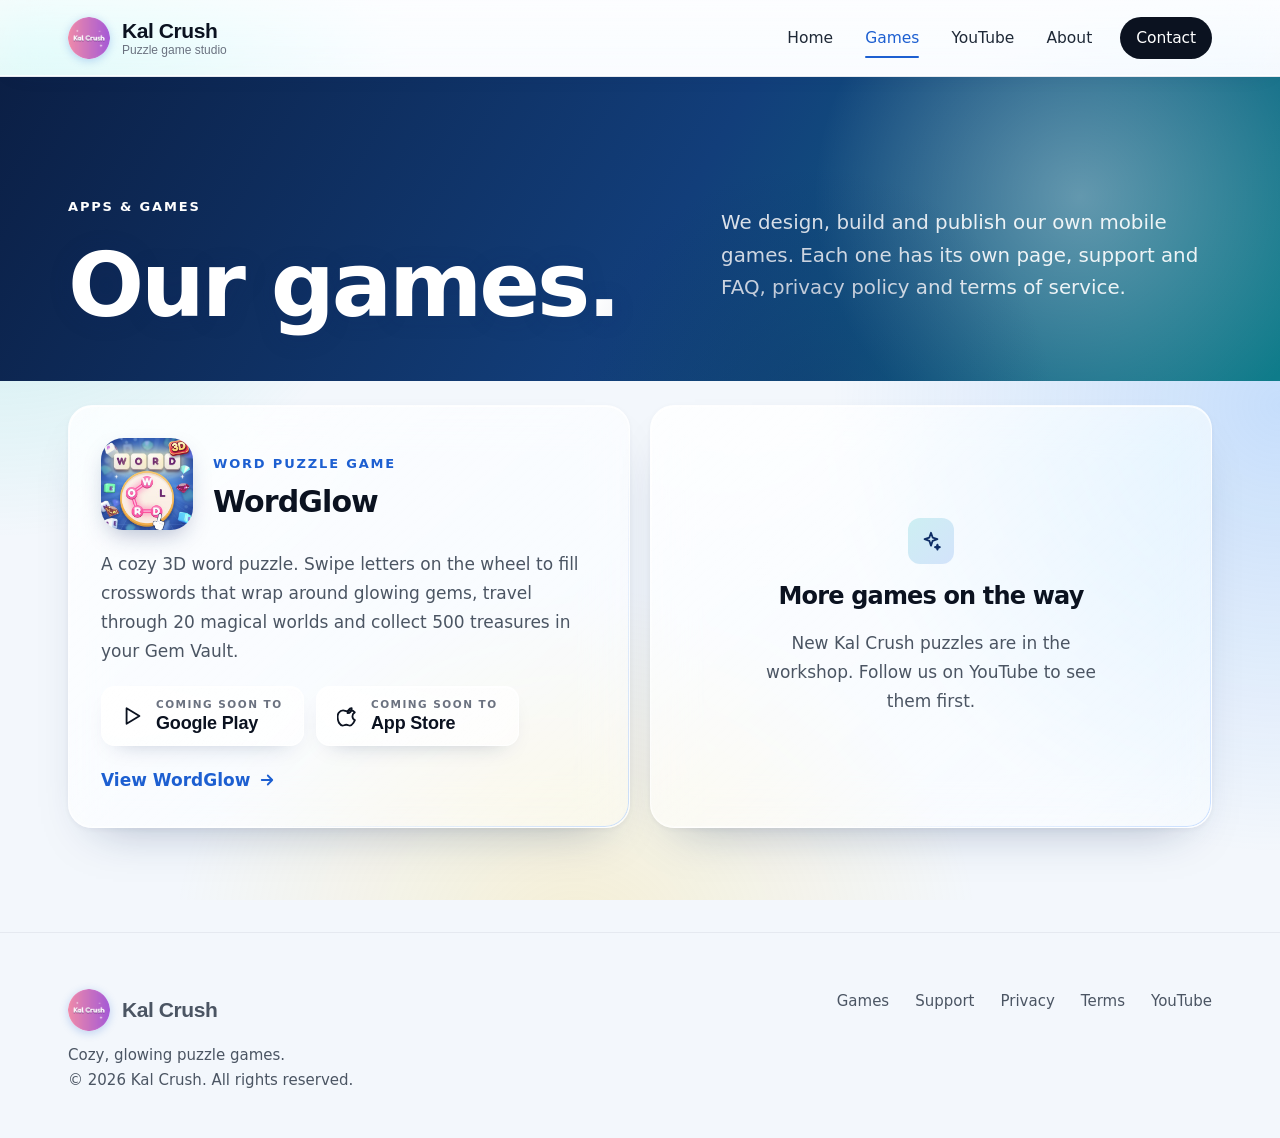
==== commit 1d7b7564: "Uniform page background, cache-busting" ====
--- a/apps/index.html
+++ b/apps/index.html
@@ -16,7 +16,7 @@
 <link rel="preconnect" href="https://fonts.googleapis.com">
 <link rel="preconnect" href="https://fonts.gstatic.com" crossorigin>
 <link href="https://fonts.googleapis.com/css2?family=Inter:wght@400;500;600;700&family=Plus+Jakarta+Sans:wght@600;700;800&display=swap" rel="stylesheet">
-<link rel="stylesheet" href="../assets/style.css">
+<link rel="stylesheet" href="../assets/style.css?v=3">
 <script>document.documentElement.classList.add("js")</script>
 </head>
 <body>
@@ -93,7 +93,7 @@
     </nav>
   </div>
 </footer>
-<script src="../assets/site.js"></script>
+<script src="../assets/site.js?v=3"></script>
 
 </body>
 </html>
--- a/assets/style.css
+++ b/assets/style.css
@@ -372,3 +372,14 @@
 .nav a.btn-dark{transition:transform .2s var(--ease),box-shadow .25s ease,background .2s ease}
 .nav a.btn-dark:hover{transform:translateY(-2px);box-shadow:0 10px 22px -8px rgba(11,18,32,.55)}
 .btn:active,.nav a.btn-dark:active{transform:translateY(0) scale(.96);box-shadow:none;transition-duration:.08s}
+
+/* one uniform page background (no seams between sections) */
+body{background:#F3F7FC}
+body::before{content:"";position:fixed;inset:0;z-index:-1;pointer-events:none;
+  background:
+    radial-gradient(45vw 45vw at 0% 15%,rgba(45,212,191,.28),transparent 70%),
+    radial-gradient(50vw 50vw at 100% 45%,rgba(96,165,250,.30),transparent 70%),
+    radial-gradient(45vw 40vw at 45% 105%,rgba(252,211,77,.22),transparent 70%)}
+.has-liquid .liquid{display:none}
+.has-liquid{overflow:visible}
+.section-tint{background:transparent!important;border:0!important}
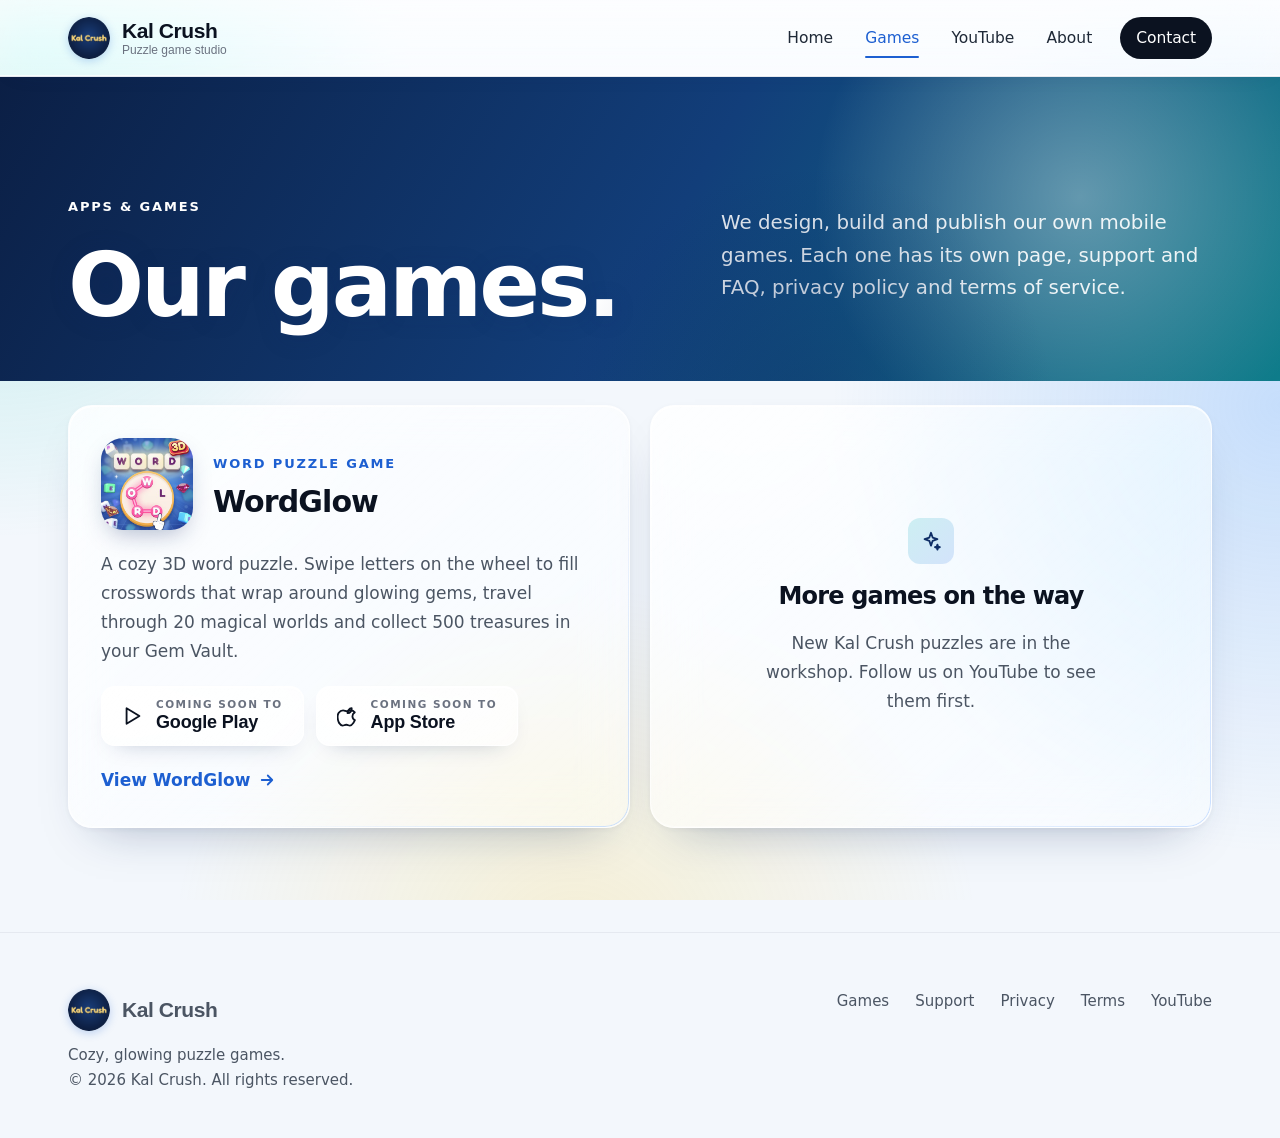
==== commit 5d40dad0: "New Navy Gold logo, favicon and share image" ====
--- a/apps/index.html
+++ b/apps/index.html
@@ -8,15 +8,15 @@
 <meta property="og:title" content="Games | Kal Crush">
 <meta property="og:description" content="All games made by Kal Crush, with links to support, privacy and terms.">
 <meta property="og:type" content="website">
-<meta property="og:image" content="https://kalcrush.online/assets/img/og-kalcrush.jpg">
+<meta property="og:image" content="https://kalcrush.online/assets/img/og-kalcrush.jpg?v=4">
 <meta property="og:site_name" content="Kal Crush">
 <meta name="theme-color" content="#0F2E66">
-<link rel="icon" type="image/png" href="../assets/img/favicon.png">
-<link rel="apple-touch-icon" href="../assets/img/apple-touch-icon.png">
+<link rel="icon" type="image/png" href="../assets/img/favicon.png?v=4">
+<link rel="apple-touch-icon" href="../assets/img/apple-touch-icon.png?v=4">
 <link rel="preconnect" href="https://fonts.googleapis.com">
 <link rel="preconnect" href="https://fonts.gstatic.com" crossorigin>
 <link href="https://fonts.googleapis.com/css2?family=Inter:wght@400;500;600;700&family=Plus+Jakarta+Sans:wght@600;700;800&display=swap" rel="stylesheet">
-<link rel="stylesheet" href="../assets/style.css?v=3">
+<link rel="stylesheet" href="../assets/style.css?v=4">
 <script>document.documentElement.classList.add("js")</script>
 </head>
 <body>
@@ -24,7 +24,7 @@
 <header class="site-header">
   <div class="wrap">
     <a class="brand" href="../index.html" aria-label="Kal Crush home">
-      <img src="../assets/img/logo-96.png" alt="" width="42" height="42"><span class="brand-name">Kal Crush<span class="brand-sub">Puzzle game studio</span></span>
+      <img src="../assets/img/logo-96.png?v=4" alt="" width="42" height="42"><span class="brand-name">Kal Crush<span class="brand-sub">Puzzle game studio</span></span>
     </a>
     <nav class="nav" aria-label="Main">
       <a href="../index.html">Home</a>
@@ -81,7 +81,7 @@
 <footer class="site-footer">
   <div class="wrap">
     <div>
-      <a class="brand" href="../index.html"><img src="../assets/img/logo-96.png" alt="" width="42" height="42"><span class="brand-name">Kal Crush</span></a>
+      <a class="brand" href="../index.html"><img src="../assets/img/logo-96.png?v=4" alt="" width="42" height="42"><span class="brand-name">Kal Crush</span></a>
       <p style="margin:12px 0 0">Cozy, glowing puzzle games.<br>&copy; 2026 Kal Crush. All rights reserved.</p>
     </div>
     <nav aria-label="Footer">
@@ -93,7 +93,7 @@
     </nav>
   </div>
 </footer>
-<script src="../assets/site.js?v=3"></script>
+<script src="../assets/site.js?v=4"></script>
 
 </body>
 </html>
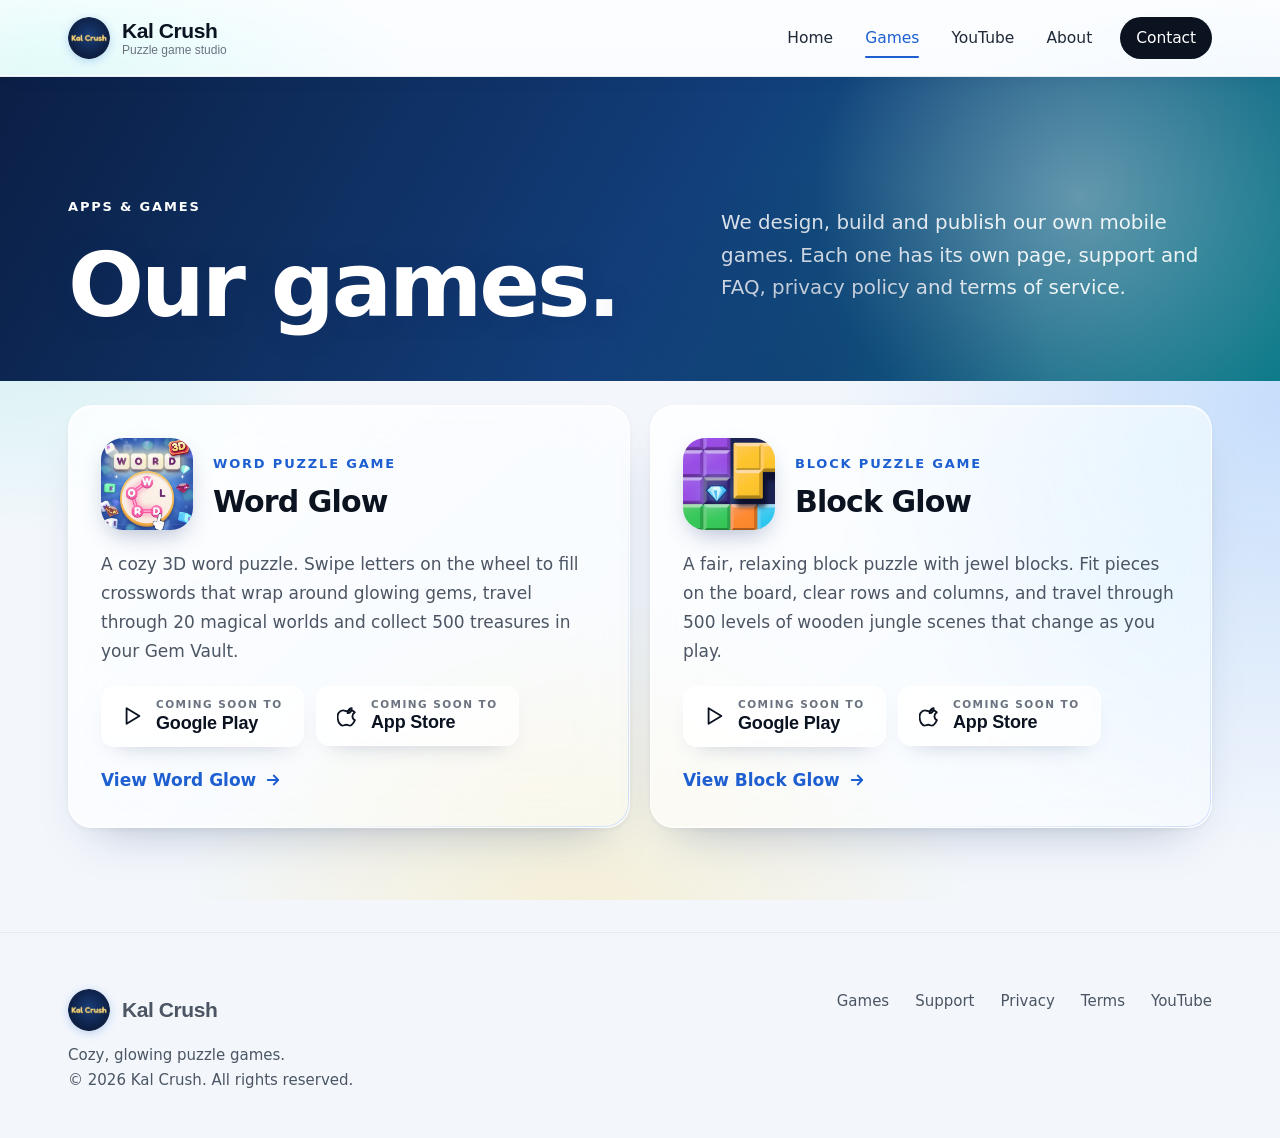
==== commit cd91844e: "New hero, Word Glow name, add Block Glow game pages" ====
--- a/apps/index.html
+++ b/apps/index.html
@@ -8,15 +8,15 @@
 <meta property="og:title" content="Games | Kal Crush">
 <meta property="og:description" content="All games made by Kal Crush, with links to support, privacy and terms.">
 <meta property="og:type" content="website">
-<meta property="og:image" content="https://kalcrush.online/assets/img/og-kalcrush.jpg?v=4">
+<meta property="og:image" content="https://kalcrush.online/assets/img/og-kalcrush.jpg?v=7">
 <meta property="og:site_name" content="Kal Crush">
 <meta name="theme-color" content="#0F2E66">
-<link rel="icon" type="image/png" href="../assets/img/favicon.png?v=4">
-<link rel="apple-touch-icon" href="../assets/img/apple-touch-icon.png?v=4">
+<link rel="icon" type="image/png" href="../assets/img/favicon.png?v=7">
+<link rel="apple-touch-icon" href="../assets/img/apple-touch-icon.png?v=7">
 <link rel="preconnect" href="https://fonts.googleapis.com">
 <link rel="preconnect" href="https://fonts.gstatic.com" crossorigin>
 <link href="https://fonts.googleapis.com/css2?family=Inter:wght@400;500;600;700&family=Plus+Jakarta+Sans:wght@600;700;800&display=swap" rel="stylesheet">
-<link rel="stylesheet" href="../assets/style.css?v=4">
+<link rel="stylesheet" href="../assets/style.css?v=7">
 <script>document.documentElement.classList.add("js")</script>
 </head>
 <body>
@@ -24,7 +24,7 @@
 <header class="site-header">
   <div class="wrap">
     <a class="brand" href="../index.html" aria-label="Kal Crush home">
-      <img src="../assets/img/logo-96.png?v=4" alt="" width="42" height="42"><span class="brand-name">Kal Crush<span class="brand-sub">Puzzle game studio</span></span>
+      <img src="../assets/img/logo-96.png?v=7" alt="" width="42" height="42"><span class="brand-name">Kal Crush<span class="brand-sub">Puzzle game studio</span></span>
     </a>
     <nav class="nav" aria-label="Main">
       <a href="../index.html">Home</a>
@@ -38,7 +38,8 @@
   <div class="mobile-menu glass" id="mobile-menu">
     <a href="../index.html">Home</a>
     <a href="../apps/index.html">Games</a>
-    <a href="../apps/wordglow/index.html">WordGlow</a>
+    <a href="../apps/wordglow/index.html">Word Glow</a>
+    <a href="../apps/blockglow/index.html">Block Glow</a>
     <a href="../index.html#youtube">YouTube</a>
     <a href="../index.html#about">About</a>
     <a href="../apps/wordglow/support/index.html">Support</a>
@@ -60,18 +61,23 @@
     <div class="grid" style="grid-template-columns:repeat(auto-fit,minmax(320px,1fr))">
       <article class="game-card" data-tilt="5">
   <div class="game-top">
-    <img src="../assets/img/wordglow-icon.jpg" alt="WordGlow app icon" width="96" height="96">
-    <div><div class="eyebrow">Word puzzle game</div><h3>WordGlow</h3></div>
+    <img src="../assets/img/wordglow-icon.jpg" alt="Word Glow app icon" width="96" height="96">
+    <div><div class="eyebrow">Word puzzle game</div><h3>Word Glow</h3></div>
   </div>
   <p>A cozy 3D word puzzle. Swipe letters on the wheel to fill crosswords that wrap around glowing gems,
   travel through 20 magical worlds and collect 500 treasures in your Gem Vault.</p>
   <div class="stores"><span class="store-btn"><svg viewBox="0 0 24 24" fill="none" stroke="currentColor" stroke-width="2" stroke-linejoin="round"><path d="M5 3.5v17l14-8.5z"/></svg><span><small>Coming soon to</small><b>Google Play</b></span></span><span class="store-btn"><svg viewBox="0 0 24 24" fill="none" stroke="currentColor" stroke-width="2" stroke-linecap="round" stroke-linejoin="round"><path d="M16 3.5c-1.2.1-2.6.9-3.4 1.9-.7.9-1.3 2.2-1.1 3.5 1.3.1 2.7-.7 3.5-1.7.8-1 1.2-2.3 1-3.7z"/><path d="M19.5 16.6c-.5 1.2-.8 1.7-1.5 2.7-1 1.4-2.3 3.2-4 3.2-1.5 0-1.9-1-3.9-1s-2.5 1-4 1c-1.7 0-2.9-1.6-3.9-3C.5 15.6.2 11 1.9 8.5 3.1 6.8 4.9 5.8 6.6 5.8c1.7 0 2.8 1 4.3 1 1.4 0 2.2-1 4.3-1 1.5 0 3.1.8 4.2 2.2-3.7 2-3.1 7.3.1 8.6z"/></svg><span><small>Coming soon to</small><b>App Store</b></span></span></div>
-  <a class="more-link" href="../apps/wordglow/index.html">View WordGlow <svg viewBox="0 0 24 24" fill="none" stroke="currentColor" stroke-width="2.4" stroke-linecap="round" stroke-linejoin="round"><path d="M5 12h14M13 6l6 6-6 6"/></svg></a>
+  <a class="more-link" href="../apps/wordglow/index.html">View Word Glow <svg viewBox="0 0 24 24" fill="none" stroke="currentColor" stroke-width="2.4" stroke-linecap="round" stroke-linejoin="round"><path d="M5 12h14M13 6l6 6-6 6"/></svg></a>
 </article>
-      <article class="game-card soon-card">
-  <div class="icon-chip" style="margin:0 auto"><svg viewBox="0 0 24 24" fill="none" stroke="currentColor" stroke-width="2" stroke-linejoin="round"><path d="M12 3l1.8 5.2L19 10l-5.2 1.8L12 17l-1.8-5.2L5 10l5.2-1.8z"/><path d="M19 16l.7 2 2 .7-2 .7-.7 2-.7-2-2-.7 2-.7z"/></svg></div>
-  <div class="display">More games on the way</div>
-  <p>New Kal Crush puzzles are in the workshop. Follow us on YouTube to see them first.</p>
+      <article class="game-card" data-tilt="5">
+  <div class="game-top">
+    <img src="../assets/img/blockglow-icon.jpg" alt="Block Glow app icon" width="96" height="96">
+    <div><div class="eyebrow">Block puzzle game</div><h3>Block Glow</h3></div>
+  </div>
+  <p>A fair, relaxing block puzzle with jewel blocks. Fit pieces on the board, clear rows and columns, and
+  travel through 500 levels of wooden jungle scenes that change as you play.</p>
+  <div class="stores"><span class="store-btn"><svg viewBox="0 0 24 24" fill="none" stroke="currentColor" stroke-width="2" stroke-linejoin="round"><path d="M5 3.5v17l14-8.5z"/></svg><span><small>Coming soon to</small><b>Google Play</b></span></span><span class="store-btn"><svg viewBox="0 0 24 24" fill="none" stroke="currentColor" stroke-width="2" stroke-linecap="round" stroke-linejoin="round"><path d="M16 3.5c-1.2.1-2.6.9-3.4 1.9-.7.9-1.3 2.2-1.1 3.5 1.3.1 2.7-.7 3.5-1.7.8-1 1.2-2.3 1-3.7z"/><path d="M19.5 16.6c-.5 1.2-.8 1.7-1.5 2.7-1 1.4-2.3 3.2-4 3.2-1.5 0-1.9-1-3.9-1s-2.5 1-4 1c-1.7 0-2.9-1.6-3.9-3C.5 15.6.2 11 1.9 8.5 3.1 6.8 4.9 5.8 6.6 5.8c1.7 0 2.8 1 4.3 1 1.4 0 2.2-1 4.3-1 1.5 0 3.1.8 4.2 2.2-3.7 2-3.1 7.3.1 8.6z"/></svg><span><small>Coming soon to</small><b>App Store</b></span></span></div>
+  <a class="more-link" href="../apps/blockglow/index.html">View Block Glow <svg viewBox="0 0 24 24" fill="none" stroke="currentColor" stroke-width="2.4" stroke-linecap="round" stroke-linejoin="round"><path d="M5 12h14M13 6l6 6-6 6"/></svg></a>
 </article>
     </div>
   </div>
@@ -81,7 +87,7 @@
 <footer class="site-footer">
   <div class="wrap">
     <div>
-      <a class="brand" href="../index.html"><img src="../assets/img/logo-96.png?v=4" alt="" width="42" height="42"><span class="brand-name">Kal Crush</span></a>
+      <a class="brand" href="../index.html"><img src="../assets/img/logo-96.png?v=7" alt="" width="42" height="42"><span class="brand-name">Kal Crush</span></a>
       <p style="margin:12px 0 0">Cozy, glowing puzzle games.<br>&copy; 2026 Kal Crush. All rights reserved.</p>
     </div>
     <nav aria-label="Footer">
@@ -93,7 +99,7 @@
     </nav>
   </div>
 </footer>
-<script src="../assets/site.js?v=4"></script>
+<script src="../assets/site.js?v=7"></script>
 
 </body>
 </html>
--- a/assets/style.css
+++ b/assets/style.css
@@ -383,3 +383,11 @@
 .has-liquid .liquid{display:none}
 .has-liquid{overflow:visible}
 .section-tint{background:transparent!important;border:0!important}
+
+/* studio hero: centred, no game-specific art */
+.hero.hero-center{padding:150px 0 140px}
+.hero.hero-center .wrap{grid-template-columns:1fr;text-align:center;justify-items:center}
+.hero.hero-center .wrap>div{max-width:820px}
+.hero.hero-center .lead{margin-left:auto;margin-right:auto}
+.hero.hero-center .hero-actions{justify-content:center}
+@media (max-width:640px){.hero.hero-center{padding:96px 0 88px}}
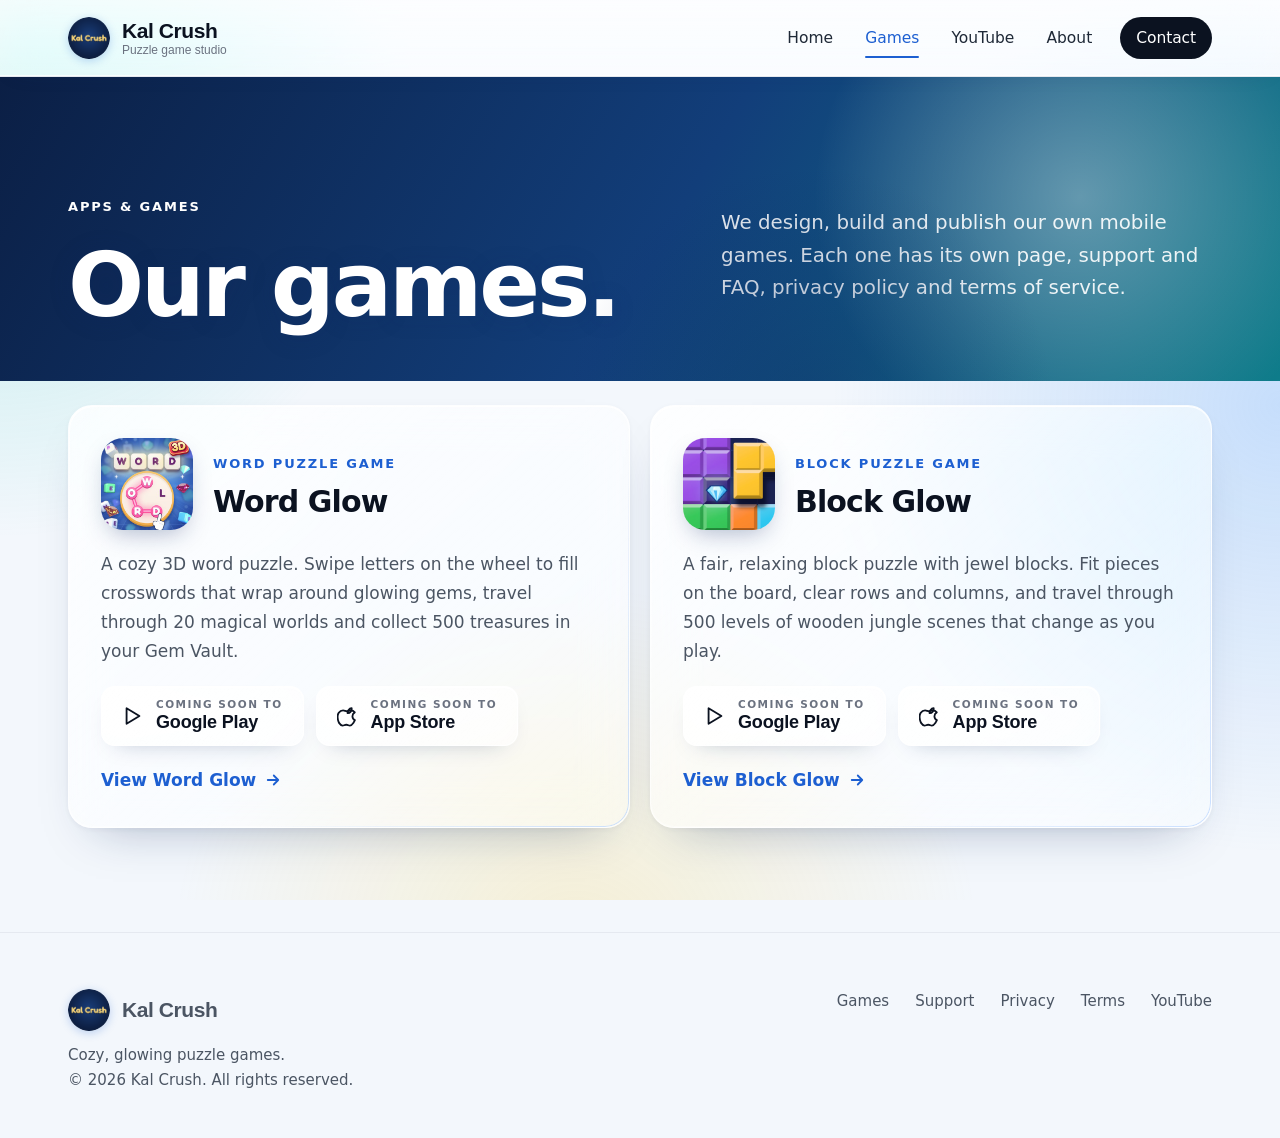
==== commit 2a36d798: "Add Google Analytics (GA4) to all pages Co-Authored-By: Claude Opus 5.5 <noreply@anthropic.com> Clau" ====
--- a/apps/index.html
+++ b/apps/index.html
@@ -18,6 +18,9 @@
 <link href="https://fonts.googleapis.com/css2?family=Inter:wght@400;500;600;700&family=Plus+Jakarta+Sans:wght@600;700;800&display=swap" rel="stylesheet">
 <link rel="stylesheet" href="../assets/style.css?v=7">
 <script>document.documentElement.classList.add("js")</script>
+<!-- Google Analytics (GA4) -->
+<script async src="https://www.googletagmanager.com/gtag/js?id=G-4ZETZQ0JL3"></script>
+<script>window.dataLayer=window.dataLayer||[];function gtag(){dataLayer.push(arguments);}gtag('js',new Date());gtag('config','G-4ZETZQ0JL3');</script>
 </head>
 <body>
 <a class="skip" href="#main">Skip to content</a>
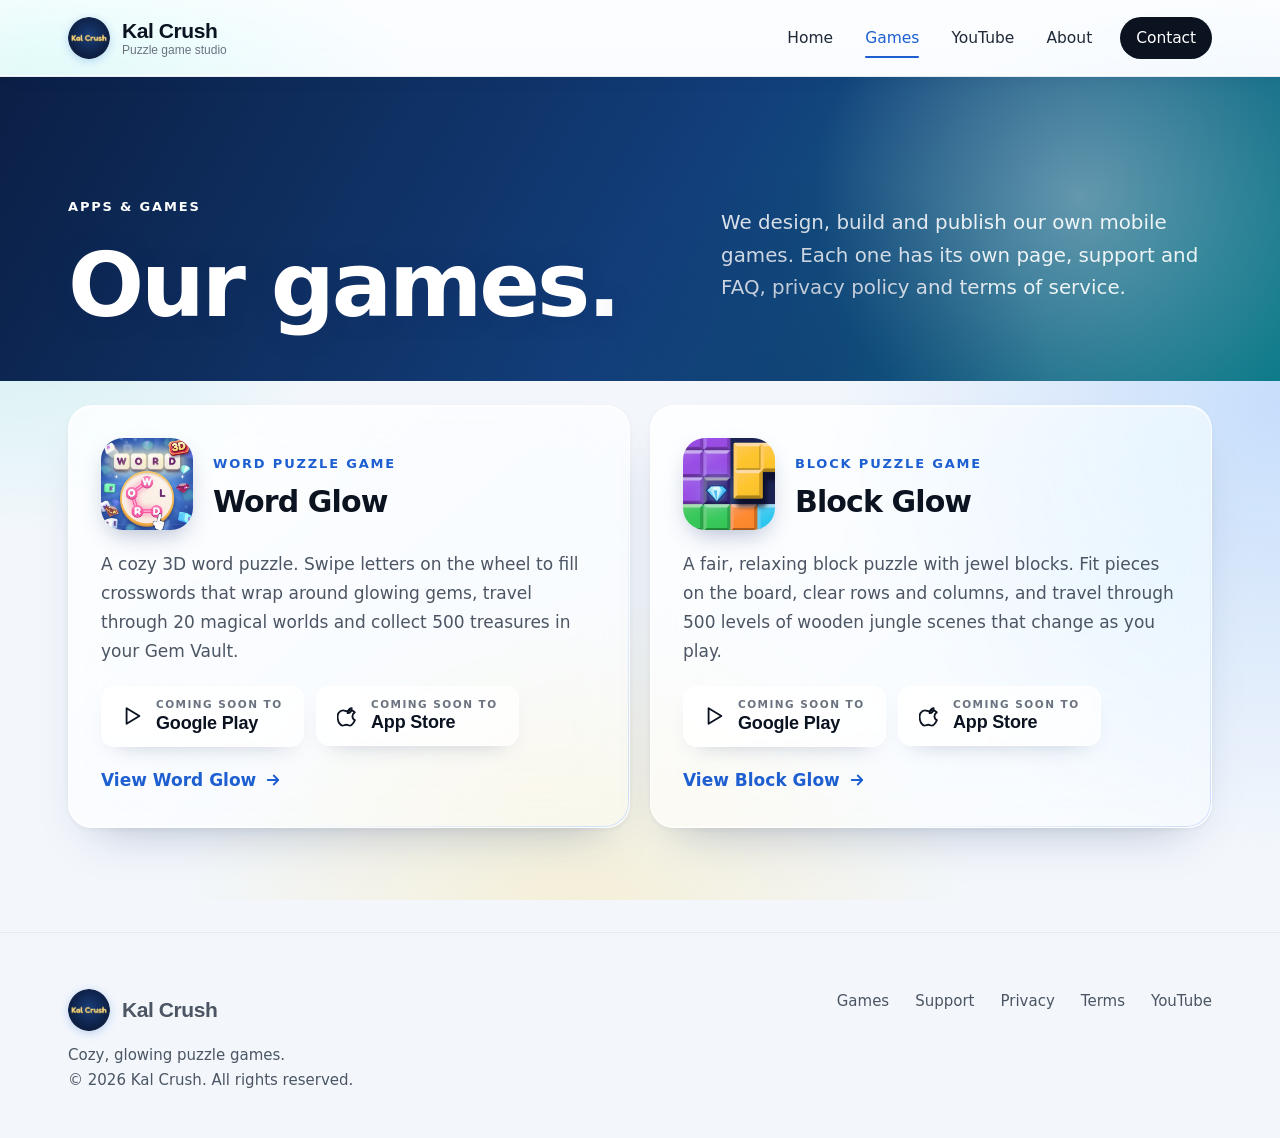
==== commit 3a719d58: "Add offline mode: Jungle Escape game page Adds offline.html and sw.js, and one service-worker regist" ====
--- a/apps/index.html
+++ b/apps/index.html
@@ -104,5 +104,6 @@
 </footer>
 <script src="../assets/site.js?v=7"></script>
 
+<script>if("serviceWorker" in navigator){addEventListener("load",function(){navigator.serviceWorker.register("/sw.js").catch(function(){});});}</script>
 </body>
 </html>
